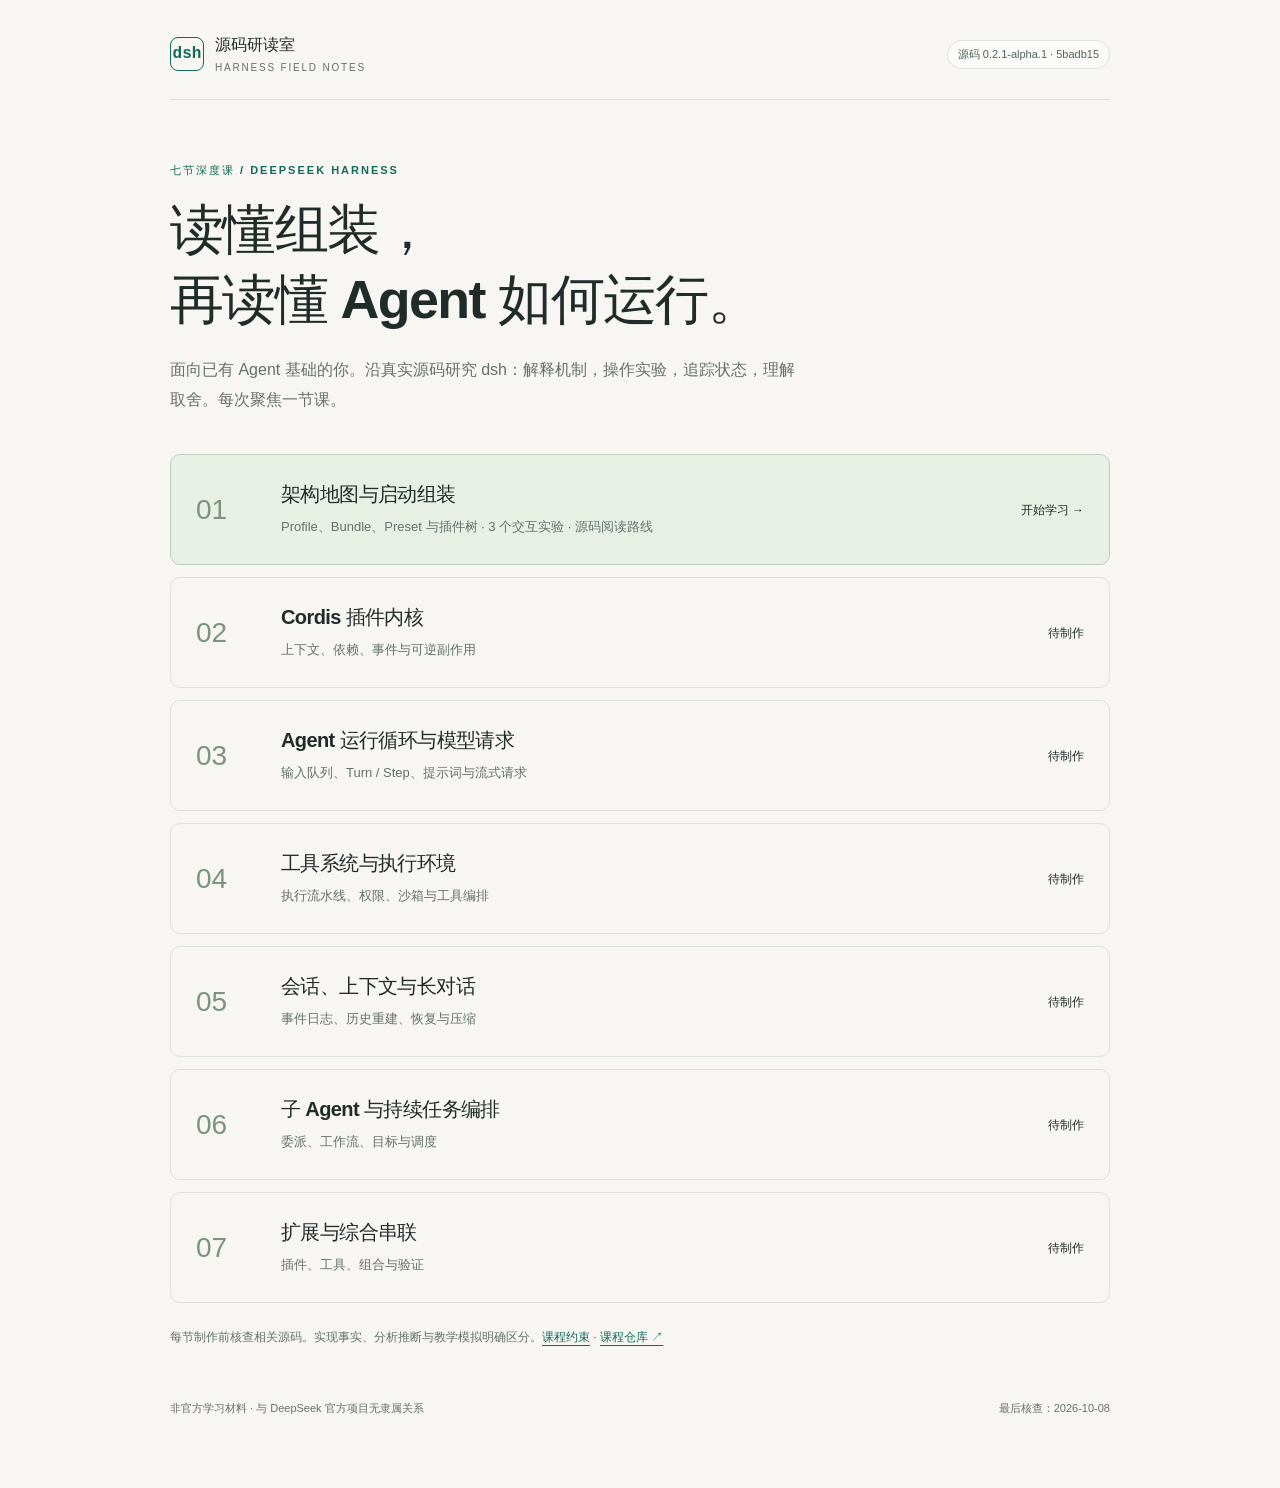
==== index.html @ 05ad173b "Create first DeepSeek Harness architecture lesson and course site" ====
<!doctype html><html lang="zh-CN"><head><meta charset="utf-8"><meta name="viewport" content="width=device-width,initial-scale=1"><title>DSH 源码研读室 — 七节 DeepSeek Harness 深度课</title><meta name="description" content="面向已有 Agent 基础的学习者，从源码理解 DeepSeek Harness。每节课包含机制讲解、交互实验、源码定位与理解检验。"><link rel="stylesheet" href="assets/course.css"><link rel="icon" type="image/svg+xml" href="data:image/svg+xml,%3Csvg xmlns='http://www.w3.org/2000/svg' viewBox='0 0 64 64'%3E%3Crect width='64' height='64' rx='14' fill='%23126b58'/%3E%3Ctext x='9' y='42' font-family='monospace' font-size='28' fill='white'%3Edsh%3C/text%3E%3C/svg%3E"></head><body><main class="course-home"><header class="home-header"><a class="brand" href="./"><span class="brandmark">dsh</span><span>源码研读室<small>HARNESS FIELD NOTES</small></span></a><span class="pill">源码 0.2.1-alpha.1 · 5badb15</span></header><section class="home-hero"><div class="eyebrow">七节深度课 / DeepSeek Harness</div><h1>读懂组装，<br>再读懂 Agent 如何运行。</h1><p>面向已有 Agent 基础的你。沿真实源码研究 dsh：解释机制，操作实验，追踪状态，理解取舍。每次聚焦一节课。</p></section><div class="course-list">
<a class="course-card live" href="lessons/01/"><span class="course-num">01</span><div><h2>架构地图与启动组装</h2><p>Profile、Bundle、Preset 与插件树 · 3 个交互实验 · 源码阅读路线</p></div><span class="status">开始学习 →</span></a>
<div class="course-card"><span class="course-num">02</span><div><h2>Cordis 插件内核</h2><p>上下文、依赖、事件与可逆副作用</p></div><span class="status">待制作</span></div>
<div class="course-card"><span class="course-num">03</span><div><h2>Agent 运行循环与模型请求</h2><p>输入队列、Turn / Step、提示词与流式请求</p></div><span class="status">待制作</span></div>
<div class="course-card"><span class="course-num">04</span><div><h2>工具系统与执行环境</h2><p>执行流水线、权限、沙箱与工具编排</p></div><span class="status">待制作</span></div>
<div class="course-card"><span class="course-num">05</span><div><h2>会话、上下文与长对话</h2><p>事件日志、历史重建、恢复与压缩</p></div><span class="status">待制作</span></div>
<div class="course-card"><span class="course-num">06</span><div><h2>子 Agent 与持续任务编排</h2><p>委派、工作流、目标与调度</p></div><span class="status">待制作</span></div>
<div class="course-card"><span class="course-num">07</span><div><h2>扩展与综合串联</h2><p>插件、工具、组合与验证</p></div><span class="status">待制作</span></div>
</div><p class="home-note">每节制作前核查相关源码。实现事实、分析推断与教学模拟明确区分。<a href="AGENTS.md">课程约束</a> · <a href="https://github.com/Han2233/dsh-course" target="_blank" rel="noopener">课程仓库 ↗</a></p><footer class="footer"><span>非官方学习材料 · 与 DeepSeek 官方项目无隶属关系</span><span>最后核查：2026-10-08</span></footer></main></body></html>
---- assets/course.css ----
:root{--paper:#f7f6f2;--white:#fff;--ink:#202c2a;--muted:#64716d;--line:#dce2dc;--teal:#126b58;--mint:#e5eee7;--gold:#ad6232;--sand:#f4eadb;--dark:#172d28;--rail:256px;font-family:Inter,-apple-system,BlinkMacSystemFont,"Segoe UI","PingFang SC","Microsoft YaHei",sans-serif;color:var(--ink);background:var(--paper);font-synthesis:none}*{box-sizing:border-box}html{scroll-behavior:smooth;scroll-padding-top:35px}body{margin:0;font-size:16px;line-height:1.85}a{color:var(--teal);text-underline-offset:4px}a:hover{color:#0b483c}button,input,select{font:inherit}button,select{cursor:pointer}button{border:1px solid var(--line);border-radius:7px;padding:8px 16px;color:var(--ink);background:var(--white);font-size:14px;line-height:1.6}button:hover{border-color:var(--teal);background:var(--mint)}button:disabled{opacity:.4;cursor:default}button.primary{background:var(--teal);color:white;border-color:var(--teal)}:focus-visible{outline:3px solid #c77c3d;outline-offset:4px}h1,h2,h3,h4,p{margin:0}p+p{margin-top:14px}h1{font-size:clamp(32px,4.2vw,55px);letter-spacing:-1.6px;line-height:1.3;font-weight:650}h2{font-size:30px;line-height:1.45;letter-spacing:-.6px;margin:7px 0 22px}h3{font-size:20px;line-height:1.5;margin:30px 0 12px}h4{font-size:16px;margin:0 0 8px}strong{font-weight:650}code,kbd,pre{font-family:"SFMono-Regular",Consolas,"Liberation Mono",monospace}code{font-size:.86em;background:#eaf0ea;padding:2px 5px;border-radius:4px;overflow-wrap:anywhere}pre{background:var(--dark);color:#e5eee7;padding:22px 24px;border-radius:10px;line-height:1.8;font-size:13px;overflow:auto;tab-size:2;white-space:pre;max-width:100%;margin:16px 0}pre code{font-size:inherit;background:none;padding:0;overflow-wrap:normal}.skip{position:fixed;top:-100px;left:10px;background:white;padding:12px;z-index:90}.skip:focus{top:10px}.sidebar{position:fixed;inset:0 auto 0 0;width:var(--rail);padding:33px 25px;border-right:1px solid var(--line);background:#efeee8;display:flex;flex-direction:column;z-index:20;overflow:auto}.brand{display:flex;align-items:center;gap:11px;color:var(--ink);text-decoration:none;font-weight:680;line-height:1.3}.brandmark{display:grid;place-items:center;width:34px;height:34px;border:1.5px solid var(--teal);border-radius:8px;color:var(--teal);font-family:monospace;font-size:16px}.brand small{display:block;font-weight:400;font-size:10px;letter-spacing:1.8px;color:var(--muted);margin-top:5px}.sidebar .back{font-size:12px;text-decoration:none;color:var(--muted);margin:28px 0 22px}.nav-label{font-size:10px;letter-spacing:2px;color:var(--muted);margin:10px 10px}.toc{display:grid;gap:3px}.toc a{font-size:13px;color:#68736c;text-decoration:none;display:flex;align-items:center;gap:12px;padding:8px 10px;border-radius:6px;line-height:1.65}.toc a b{font-size:10px;font-weight:500;opacity:.65;min-width:18px}.toc a.active,.toc a:hover{background:#dfe8df;color:var(--teal)}.sidebar-foot{margin-top:auto;padding-top:35px;color:var(--muted);font-size:11px;line-height:1.9}.sidebar-foot progress{width:100%;height:4px;accent-color:var(--teal);display:block;margin-bottom:12px}.main{margin-left:var(--rail);max-width:1260px;padding:0 64px 70px}.topline{display:flex;justify-content:space-between;align-items:center;border-bottom:1px solid var(--line);height:77px;font-size:11px;letter-spacing:1px;color:var(--muted)}.topline a{text-decoration:none;font-size:12px}.hero{padding:48px 0 42px;position:relative;border-bottom:1px solid var(--line)}.eyebrow{font-size:11px;color:var(--teal);letter-spacing:2px;text-transform:uppercase;font-weight:650}.hero h1{margin:16px 0 20px}.hero .lead{max-width:680px;font-size:18px;line-height:1.9;color:#5b6962}.meta{display:flex;gap:8px;flex-wrap:wrap;margin-top:22px}.pill{font-size:11px;color:#52635a;border:1px solid var(--line);border-radius:30px;padding:3px 10px;background:#fff9}.hero-bottom{display:flex;gap:18px;align-items:center;margin-top:25px}.text-link{font-size:13px}.lesson-section{padding:47px 0;border-bottom:1px solid var(--line);min-width:0}.section-no{font-size:11px;color:var(--gold);letter-spacing:2px;font-weight:650}.intro{color:#52635a;font-size:17px;margin-bottom:23px}.goals{display:grid;grid-template-columns:repeat(3,1fr);gap:20px;margin:25px 0}.goal{padding-top:17px;border-top:2px solid var(--teal)}.goal b{display:block;font-size:14px;margin-bottom:6px}.goal p{font-size:13px;color:var(--muted)}.note{padding:17px 21px;border-left:3px solid var(--teal);background:var(--mint);margin:22px 0;font-size:14px;border-radius:0 8px 8px 0}.note.amber{background:var(--sand);border-left-color:var(--gold)}.note strong{color:#244d40}.note.amber strong{color:#87512e}.evidence{font-size:12px;color:var(--muted);margin-top:13px;line-height:1.9}.evidence a{font-size:12px;text-decoration:none;border-bottom:1px dotted #8da896}.tag{font-size:10px;padding:2px 6px;border:1px solid #a5c2b0;border-radius:4px;color:var(--teal);margin-right:6px;white-space:nowrap}.tag.infer{border-color:#d4b58e;color:#936136}.table-wrap{overflow:auto;margin:22px 0}table{width:100%;border-collapse:collapse;font-size:13px;min-width:540px;text-align:left}th{color:#53675d;font-size:11px;letter-spacing:.3px;font-weight:600;background:#e9ece5;padding:12px 14px}td{padding:15px 14px;border-bottom:1px solid var(--line);vertical-align:top}td:first-child{font-weight:600}td code{font-size:11px}ul,ol{padding-left:24px}li{padding-left:3px;margin-bottom:9px}.definition-grid{display:grid;grid-template-columns:1fr 1fr;gap:16px;margin:24px 0}.definition{background:var(--white);border:1px solid var(--line);padding:22px;border-radius:9px}.definition .smallcaps{font-size:10px;letter-spacing:1.5px;color:var(--teal);font-weight:600}.definition h3{margin:6px 0 12px;font-size:19px}.definition p{font-size:14px;line-height:1.85}.definition .boundary{color:var(--muted);font-size:12px;margin-top:14px;padding-top:12px;border-top:1px solid var(--line)}.architecture{background:#edf1e9;border:1px solid #d7e0d5;border-radius:12px;padding:26px;margin:24px 0}.architecture-head{display:flex;justify-content:space-between;font-size:12px;margin-bottom:18px;color:var(--muted)}.arch-row{display:grid;grid-template-columns:1.2fr 1fr 1fr;gap:10px}.arch-node{display:block;background:#fff;border:1px solid var(--line);border-radius:7px;padding:16px 13px;text-decoration:none;font-size:13px;line-height:1.6;color:var(--ink)}.arch-node b{display:block;font-size:13px;color:var(--teal)}.arch-node small{font-size:10px;color:var(--muted)}.arch-core{background:var(--teal);border:0;color:white;grid-column:1/-1;text-align:center}.arch-core b{color:white}.arch-core small{color:#d0e4d6}.arch-arrow{text-align:center;font-size:12px;color:var(--muted);margin:8px}.lab{background:#fff;border:1px solid #cbd9d0;border-radius:12px;margin:26px 0;overflow:hidden;box-shadow:0 8px 25px #17392d05}.lab-header{padding:20px 23px;background:#edf2eb;display:flex;align-items:center;justify-content:space-between;gap:12px;border-bottom:1px solid var(--line)}.lab-header h3{font-size:16px;margin:0}.lab-header span{font-size:10px;color:#607167;letter-spacing:1px}.lab-body{padding:23px}.lab-caption{font-size:12px;color:var(--muted);margin:15px 0 0;line-height:1.8}.control-row{display:flex;align-items:center;gap:10px;flex-wrap:wrap;margin-bottom:20px}.control-row label{font-size:12px}.control-row select{font-size:13px;border:1px solid var(--line);background:white;border-radius:6px;padding:7px 11px;color:var(--ink)}.step-rail{display:flex;flex-wrap:wrap;gap:7px;margin-bottom:23px}.step-rail button{padding:5px 10px;font-size:11px;background:#f4f5f1}.step-rail button[aria-current="step"]{color:#fff;background:var(--teal);border-color:var(--teal)}.step-view{display:grid;grid-template-columns:1fr 200px;gap:25px;min-height:244px}.step-content .step-count{font-size:11px;letter-spacing:1px;color:var(--gold)}.step-content h4{font-size:22px;margin:8px 0 12px}.step-content p{font-size:14px}.state-box{border-left:1px solid var(--line);padding-left:21px;font-size:12px}.state-box dt{color:var(--muted);margin-top:13px;font-size:10px;letter-spacing:1px}.state-box dd{margin:3px 0 0;font-weight:500}.lab-actions{display:flex;align-items:center;gap:8px;margin-top:20px;border-top:1px solid var(--line);padding-top:17px}.lab-actions .counter{margin-left:auto;font-size:11px;color:var(--muted)}.toggle-grid{display:grid;grid-template-columns:1fr 1fr;gap:10px;margin-bottom:17px}.toggle-grid label{border:1px solid var(--line);border-radius:6px;padding:10px 12px;display:flex;align-items:center;gap:8px;font-size:12px}.toggle-grid input{accent-color:var(--teal);width:16px;height:16px;flex-shrink:0}.patch-panels{display:grid;grid-template-columns:1fr 1fr;gap:18px}.patch-panels pre{margin:10px 0;font-size:12px;min-height:165px;padding:16px}.patch-panels h4{font-size:12px;letter-spacing:.5px;color:var(--muted)}.patch-message{background:#f0f4eb;border-radius:6px;padding:12px;font-size:13px}.patch-warning{color:#a14627;font-size:12px;margin-top:8px}.revision-grid{display:grid;grid-template-columns:1fr 1fr;gap:12px;margin:18px 0}.revision{padding:18px;border:1px solid var(--line);border-radius:8px;min-height:132px;background:#f6f8f3}.revision .rev-title{font-size:15px;font-weight:650}.revision .rev-status{font-size:11px;color:var(--muted)}.revision .agents{display:flex;gap:5px;margin-top:15px;flex-wrap:wrap}.agent-chip{font-size:12px;border:1px solid #9ab6a2;color:var(--teal);background:#e6efe5;padding:3px 10px;border-radius:5px}.revision.retired{border-style:dashed;background:#f8f1e7}.revision.gone{opacity:.4}.revision-story{min-height:78px;font-size:14px}.trace-list{list-style:none;padding:0;counter-reset:trace;margin:26px 0}.trace-list li{position:relative;padding:0 0 24px 42px;margin:0;border-left:1px solid #bfd0c2;margin-left:12px;font-size:14px}.trace-list li:last-child{border:0;padding-bottom:0}.trace-list li:before{counter-increment:trace;content:counter(trace);position:absolute;left:-13px;top:0;width:25px;height:25px;border-radius:50%;background:#e1ecdf;color:var(--teal);border:1px solid #b8cbbd;display:grid;place-items:center;font-size:11px;line-height:1}.trace-list li b{display:block;font-size:15px;margin-bottom:6px}.trace-list li p{color:#5b6a61}.compare{display:grid;grid-template-columns:1fr 1fr;gap:18px;margin:22px 0}.compare>div{border-top:2px solid var(--line);padding:16px 0}.compare>div:last-child{border-color:var(--teal)}.compare p{font-size:14px}.compare h4{font-size:15px}details{background:#fff;border:1px solid var(--line);border-radius:8px;margin:12px 0}summary{cursor:pointer;padding:15px 18px;font-size:14px;font-weight:550}details[open] summary{border-bottom:1px solid var(--line)}.details-body{padding:17px 20px;font-size:14px}.source-block .details-body{padding:0 18px 18px}.source-block pre{margin:12px 0;max-height:410px}.source-line{display:inline}.line-number{display:inline-block;width:3em;color:#84a18e;user-select:none}.source-title{font-size:12px;display:block;color:var(--muted);font-weight:400;overflow-wrap:anywhere;margin-top:3px}.code-source-link{font-size:12px}.source-intro{font-size:13px;color:var(--muted)}.quiz-item{padding:22px;border:1px solid var(--line);border-radius:9px;background:white;margin:15px 0}.quiz-item legend{font-size:15px;font-weight:600;line-height:1.7;padding:0 5px}.quiz-item label{display:block;padding:8px 10px;font-size:13px;border-radius:6px;margin:3px 0}.quiz-item label:hover{background:var(--mint)}.quiz-item input{accent-color:var(--teal);margin-right:8px}.quiz-item button{margin-top:13px}.quiz-feedback{padding:12px 14px;margin-top:14px;background:var(--mint);border-radius:6px;font-size:13px}.quiz-feedback[data-correct="false"]{background:var(--sand)}.glossary{display:grid;grid-template-columns:160px 1fr;gap:12px 22px;margin:0;font-size:13px}.glossary dt{font-weight:650;color:var(--teal)}.glossary dd{margin:0}.finish{background:var(--dark);color:#ebf1e7;padding:30px;border-radius:12px;margin-top:32px}.finish .eyebrow{color:#a6c5a9}.finish h3{font-size:23px;margin:9px 0 12px}.finish p{font-size:14px;color:#c4d3c6}.footer{padding-top:26px;color:var(--muted);font-size:11px;display:flex;gap:18px;justify-content:space-between}.footer a{color:inherit}.mobile-header{display:none}.course-home{max-width:1020px;margin:auto;padding:35px 40px 70px}.home-header{display:flex;justify-content:space-between;align-items:center;border-bottom:1px solid var(--line);padding-bottom:25px}.home-hero{padding:60px 0 40px}.home-hero h1{margin:15px 0 20px;max-width:700px}.home-hero p{max-width:640px;color:var(--muted)}.course-list{display:grid;gap:12px}.course-card{display:grid;grid-template-columns:65px 1fr auto;align-items:center;padding:25px;border:1px solid var(--line);background:white;border-radius:10px;text-decoration:none;color:var(--ink);gap:20px}.course-card.live{background:#e8f0e5;border-color:#bdd0be}.course-card .course-num{font-size:28px;font-weight:300;color:#7c9380}.course-card h2{font-size:20px;margin:0 0 6px}.course-card p{font-size:13px;color:var(--muted)}.course-card .status{font-size:12px;white-space:nowrap}.course-card:not(.live){background:transparent}.home-note{padding:23px 0;color:var(--muted);font-size:12px}.noscript{margin:15px 0;padding:15px;background:var(--sand);font-size:13px}
@media(min-width:1650px){.main{margin-left:max(var(--rail),calc((100vw - 1450px)/2 + var(--rail)))}.sidebar{width:max(var(--rail),calc((100vw - 1450px)/2 + var(--rail)));padding-left:max(25px,calc((100vw - 1450px)/2 + 25px))}}
@media(max-width:1150px){:root{--rail:220px}.sidebar{padding:25px 16px}.main{padding:0 35px 50px}.step-view{grid-template-columns:1fr 160px}.goals{gap:14px}}
@media(max-width:850px){:root{--rail:0px}.sidebar{display:none}.main{margin:0;padding:0 24px 45px}.mobile-header{display:flex;justify-content:space-between;align-items:center;padding:13px 24px;border-bottom:1px solid var(--line);background:#efeee8}.mobile-header a{font-size:12px;text-decoration:none}.mobile-header select{max-width:175px;border:1px solid var(--line);padding:6px;background:white;font-size:12px;border-radius:5px}.topline{height:55px}.hero{padding-top:32px}.hero h1{font-size:37px}.lesson-section{padding:36px 0}.footer{flex-direction:column;gap:6px}}
@media(max-width:560px){body{font-size:15px;line-height:1.85}.main{padding:0 19px 40px}.hero h1{font-size:32px;letter-spacing:-1px}.hero .lead{font-size:16px}.topline{font-size:10px;letter-spacing:0}.topline a{font-size:10px}h2{font-size:25px}h3{font-size:19px}.goals,.definition-grid,.compare,.patch-panels{grid-template-columns:1fr}.goals{gap:16px}.goal{padding-top:12px}.hero-bottom{align-items:flex-start;gap:12px;flex-direction:column}.arch-row{grid-template-columns:1fr}.architecture{padding:18px}.architecture-head{flex-wrap:wrap;gap:8px}.step-view{grid-template-columns:1fr;gap:16px;min-height:320px}.state-box{border-left:0;border-top:1px solid var(--line);padding:10px 0 0;display:grid;grid-template-columns:1fr 1fr;gap:0 10px;margin:0}.state-box dt{margin-top:0}.state-box dd{grid-row:2}.lab-header{padding:16px;align-items:flex-start;flex-direction:column;gap:5px}.lab-body{padding:16px}.lab-actions{flex-wrap:wrap;gap:6px}.lab-actions button{padding:7px 12px;font-size:12px}.lab-actions .counter{font-size:10px}.toggle-grid{grid-template-columns:1fr}.revision{padding:12px}.glossary{grid-template-columns:1fr;gap:5px}.glossary dd{margin-bottom:12px}.note{padding:14px 16px}pre{padding:16px;font-size:12px}.quiz-item{padding:17px 13px}.course-home{padding:25px 20px}.home-hero{padding-top:40px}.course-card{grid-template-columns:35px 1fr;padding:18px;gap:12px}.course-card .status{grid-column:2}.course-card .course-num{font-size:24px}.course-card h2{font-size:18px}.home-header .pill{display:none}.finish{padding:23px}.arch-node{padding:12px}.arch-core{padding:16px}}
@media(prefers-reduced-motion:reduce){html{scroll-behavior:auto}*,*:before,*:after{animation-duration:.01ms!important;transition-duration:.01ms!important}}
@media print{.sidebar,.mobile-header,.topline,.lab-actions,.control-row,.toggle-grid,.step-rail,.skip{display:none!important}.main{margin:0;max-width:none;padding:0}.hero,.lesson-section{padding:20px 0}body{background:white;font-size:11pt}.lab,.definition{break-inside:avoid;box-shadow:none}.source-block:not([open]){display:none}a{color:inherit}.finish{background:#eee;color:#111}.finish p{color:#333}h1{font-size:30pt}h2{font-size:22pt}}
.sr-only{position:absolute;width:1px;height:1px;padding:0;margin:-1px;overflow:hidden;clip:rect(0,0,0,0);white-space:nowrap;border:0}
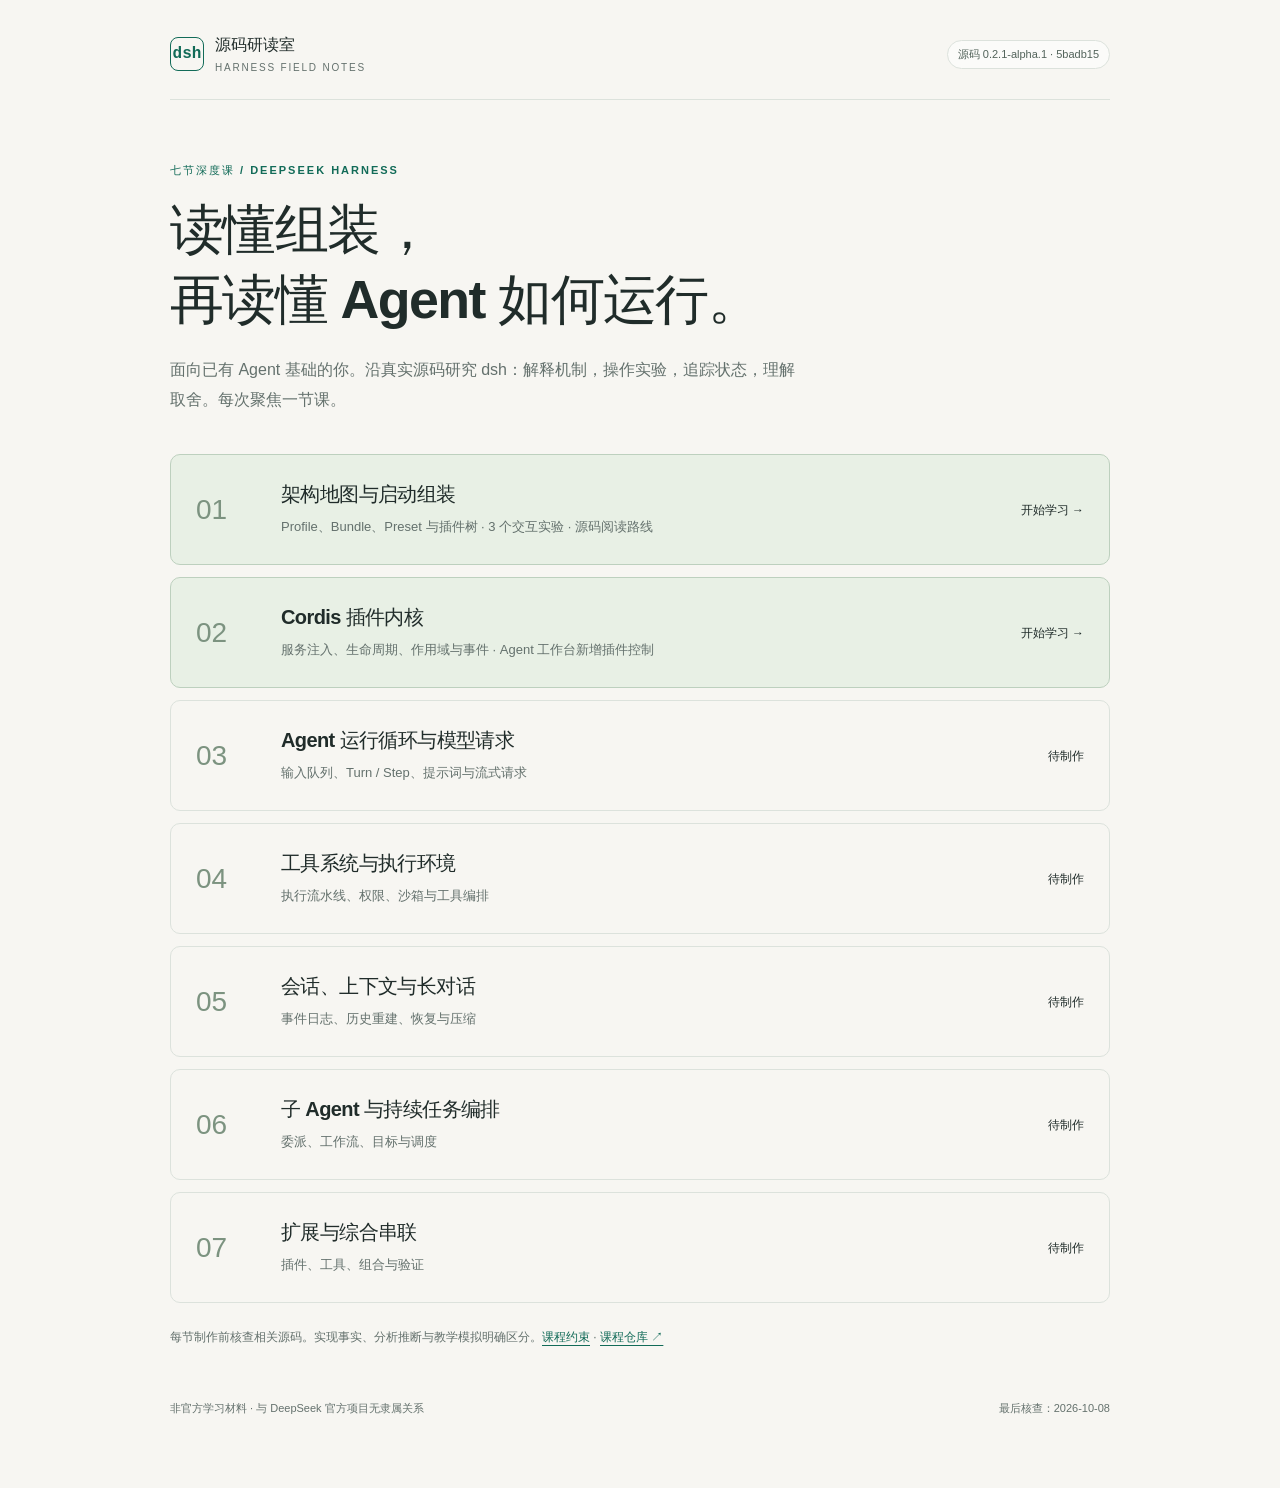
==== commit 5b704a4f: "Add Cordis kernel lesson and cumulative Agent plugin workbench" ====
--- a/index.html
+++ b/index.html
@@ -1,6 +1,6 @@
-<!doctype html><html lang="zh-CN"><head><meta charset="utf-8"><meta name="viewport" content="width=device-width,initial-scale=1"><title>DSH 源码研读室 — 七节 DeepSeek Harness 深度课</title><meta name="description" content="面向已有 Agent 基础的学习者，从源码理解 DeepSeek Harness。每节课包含机制讲解、交互实验、源码定位与理解检验。"><link rel="stylesheet" href="assets/course.css"><link rel="icon" type="image/svg+xml" href="data:image/svg+xml,%3Csvg xmlns='http://www.w3.org/2000/svg' viewBox='0 0 64 64'%3E%3Crect width='64' height='64' rx='14' fill='%23126b58'/%3E%3Ctext x='9' y='42' font-family='monospace' font-size='28' fill='white'%3Edsh%3C/text%3E%3C/svg%3E"></head><body><main class="course-home"><header class="home-header"><a class="brand" href="./"><span class="brandmark">dsh</span><span>源码研读室<small>HARNESS FIELD NOTES</small></span></a><span class="pill">源码 0.2.1-alpha.1 · 5badb15</span></header><section class="home-hero"><div class="eyebrow">七节深度课 / DeepSeek Harness</div><h1>读懂组装，<br>再读懂 Agent 如何运行。</h1><p>面向已有 Agent 基础的你。沿真实源码研究 dsh：解释机制，操作实验，追踪状态，理解取舍。每次聚焦一节课。</p></section><div class="course-list">
+<!doctype html><html lang="zh-CN"><head><meta charset="utf-8"><meta name="viewport" content="width=device-width,initial-scale=1"><title>DSH 源码研读室 — 七节 DeepSeek Harness 深度课</title><meta name="description" content="面向已有 Agent 基础的学习者，从源码理解 DeepSeek Harness。每节课包含机制讲解、交互实验、源码定位与机制图解。"><link rel="stylesheet" href="assets/course.css"><link rel="icon" type="image/svg+xml" href="data:image/svg+xml,%3Csvg xmlns='http://www.w3.org/2000/svg' viewBox='0 0 64 64'%3E%3Crect width='64' height='64' rx='14' fill='%23126b58'/%3E%3Ctext x='9' y='42' font-family='monospace' font-size='28' fill='white'%3Edsh%3C/text%3E%3C/svg%3E"></head><body><main class="course-home"><header class="home-header"><a class="brand" href="./"><span class="brandmark">dsh</span><span>源码研读室<small>HARNESS FIELD NOTES</small></span></a><span class="pill">源码 0.2.1-alpha.1 · 5badb15</span></header><section class="home-hero"><div class="eyebrow">七节深度课 / DeepSeek Harness</div><h1>读懂组装，<br>再读懂 Agent 如何运行。</h1><p>面向已有 Agent 基础的你。沿真实源码研究 dsh：解释机制，操作实验，追踪状态，理解取舍。每次聚焦一节课。</p></section><div class="course-list">
 <a class="course-card live" href="lessons/01/"><span class="course-num">01</span><div><h2>架构地图与启动组装</h2><p>Profile、Bundle、Preset 与插件树 · 3 个交互实验 · 源码阅读路线</p></div><span class="status">开始学习 →</span></a>
-<div class="course-card"><span class="course-num">02</span><div><h2>Cordis 插件内核</h2><p>上下文、依赖、事件与可逆副作用</p></div><span class="status">待制作</span></div>
+<a class="course-card live" href="lessons/02/"><span class="course-num">02</span><div><h2>Cordis 插件内核</h2><p>服务注入、生命周期、作用域与事件 · Agent 工作台新增插件控制</p></div><span class="status">开始学习 →</span></a>
 <div class="course-card"><span class="course-num">03</span><div><h2>Agent 运行循环与模型请求</h2><p>输入队列、Turn / Step、提示词与流式请求</p></div><span class="status">待制作</span></div>
 <div class="course-card"><span class="course-num">04</span><div><h2>工具系统与执行环境</h2><p>执行流水线、权限、沙箱与工具编排</p></div><span class="status">待制作</span></div>
 <div class="course-card"><span class="course-num">05</span><div><h2>会话、上下文与长对话</h2><p>事件日志、历史重建、恢复与压缩</p></div><span class="status">待制作</span></div>
--- a/assets/course.css
+++ b/assets/course.css
@@ -1,8 +1,26 @@
-:root{--paper:#f7f6f2;--white:#fff;--ink:#202c2a;--muted:#64716d;--line:#dce2dc;--teal:#126b58;--mint:#e5eee7;--gold:#ad6232;--sand:#f4eadb;--dark:#172d28;--rail:256px;font-family:Inter,-apple-system,BlinkMacSystemFont,"Segoe UI","PingFang SC","Microsoft YaHei",sans-serif;color:var(--ink);background:var(--paper);font-synthesis:none}*{box-sizing:border-box}html{scroll-behavior:smooth;scroll-padding-top:35px}body{margin:0;font-size:16px;line-height:1.85}a{color:var(--teal);text-underline-offset:4px}a:hover{color:#0b483c}button,input,select{font:inherit}button,select{cursor:pointer}button{border:1px solid var(--line);border-radius:7px;padding:8px 16px;color:var(--ink);background:var(--white);font-size:14px;line-height:1.6}button:hover{border-color:var(--teal);background:var(--mint)}button:disabled{opacity:.4;cursor:default}button.primary{background:var(--teal);color:white;border-color:var(--teal)}:focus-visible{outline:3px solid #c77c3d;outline-offset:4px}h1,h2,h3,h4,p{margin:0}p+p{margin-top:14px}h1{font-size:clamp(32px,4.2vw,55px);letter-spacing:-1.6px;line-height:1.3;font-weight:650}h2{font-size:30px;line-height:1.45;letter-spacing:-.6px;margin:7px 0 22px}h3{font-size:20px;line-height:1.5;margin:30px 0 12px}h4{font-size:16px;margin:0 0 8px}strong{font-weight:650}code,kbd,pre{font-family:"SFMono-Regular",Consolas,"Liberation Mono",monospace}code{font-size:.86em;background:#eaf0ea;padding:2px 5px;border-radius:4px;overflow-wrap:anywhere}pre{background:var(--dark);color:#e5eee7;padding:22px 24px;border-radius:10px;line-height:1.8;font-size:13px;overflow:auto;tab-size:2;white-space:pre;max-width:100%;margin:16px 0}pre code{font-size:inherit;background:none;padding:0;overflow-wrap:normal}.skip{position:fixed;top:-100px;left:10px;background:white;padding:12px;z-index:90}.skip:focus{top:10px}.sidebar{position:fixed;inset:0 auto 0 0;width:var(--rail);padding:33px 25px;border-right:1px solid var(--line);background:#efeee8;display:flex;flex-direction:column;z-index:20;overflow:auto}.brand{display:flex;align-items:center;gap:11px;color:var(--ink);text-decoration:none;font-weight:680;line-height:1.3}.brandmark{display:grid;place-items:center;width:34px;height:34px;border:1.5px solid var(--teal);border-radius:8px;color:var(--teal);font-family:monospace;font-size:16px}.brand small{display:block;font-weight:400;font-size:10px;letter-spacing:1.8px;color:var(--muted);margin-top:5px}.sidebar .back{font-size:12px;text-decoration:none;color:var(--muted);margin:28px 0 22px}.nav-label{font-size:10px;letter-spacing:2px;color:var(--muted);margin:10px 10px}.toc{display:grid;gap:3px}.toc a{font-size:13px;color:#68736c;text-decoration:none;display:flex;align-items:center;gap:12px;padding:8px 10px;border-radius:6px;line-height:1.65}.toc a b{font-size:10px;font-weight:500;opacity:.65;min-width:18px}.toc a.active,.toc a:hover{background:#dfe8df;color:var(--teal)}.sidebar-foot{margin-top:auto;padding-top:35px;color:var(--muted);font-size:11px;line-height:1.9}.sidebar-foot progress{width:100%;height:4px;accent-color:var(--teal);display:block;margin-bottom:12px}.main{margin-left:var(--rail);max-width:1260px;padding:0 64px 70px}.topline{display:flex;justify-content:space-between;align-items:center;border-bottom:1px solid var(--line);height:77px;font-size:11px;letter-spacing:1px;color:var(--muted)}.topline a{text-decoration:none;font-size:12px}.hero{padding:48px 0 42px;position:relative;border-bottom:1px solid var(--line)}.eyebrow{font-size:11px;color:var(--teal);letter-spacing:2px;text-transform:uppercase;font-weight:650}.hero h1{margin:16px 0 20px}.hero .lead{max-width:680px;font-size:18px;line-height:1.9;color:#5b6962}.meta{display:flex;gap:8px;flex-wrap:wrap;margin-top:22px}.pill{font-size:11px;color:#52635a;border:1px solid var(--line);border-radius:30px;padding:3px 10px;background:#fff9}.hero-bottom{display:flex;gap:18px;align-items:center;margin-top:25px}.text-link{font-size:13px}.lesson-section{padding:47px 0;border-bottom:1px solid var(--line);min-width:0}.section-no{font-size:11px;color:var(--gold);letter-spacing:2px;font-weight:650}.intro{color:#52635a;font-size:17px;margin-bottom:23px}.goals{display:grid;grid-template-columns:repeat(3,1fr);gap:20px;margin:25px 0}.goal{padding-top:17px;border-top:2px solid var(--teal)}.goal b{display:block;font-size:14px;margin-bottom:6px}.goal p{font-size:13px;color:var(--muted)}.note{padding:17px 21px;border-left:3px solid var(--teal);background:var(--mint);margin:22px 0;font-size:14px;border-radius:0 8px 8px 0}.note.amber{background:var(--sand);border-left-color:var(--gold)}.note strong{color:#244d40}.note.amber strong{color:#87512e}.evidence{font-size:12px;color:var(--muted);margin-top:13px;line-height:1.9}.evidence a{font-size:12px;text-decoration:none;border-bottom:1px dotted #8da896}.tag{font-size:10px;padding:2px 6px;border:1px solid #a5c2b0;border-radius:4px;color:var(--teal);margin-right:6px;white-space:nowrap}.tag.infer{border-color:#d4b58e;color:#936136}.table-wrap{overflow:auto;margin:22px 0}table{width:100%;border-collapse:collapse;font-size:13px;min-width:540px;text-align:left}th{color:#53675d;font-size:11px;letter-spacing:.3px;font-weight:600;background:#e9ece5;padding:12px 14px}td{padding:15px 14px;border-bottom:1px solid var(--line);vertical-align:top}td:first-child{font-weight:600}td code{font-size:11px}ul,ol{padding-left:24px}li{padding-left:3px;margin-bottom:9px}.definition-grid{display:grid;grid-template-columns:1fr 1fr;gap:16px;margin:24px 0}.definition{background:var(--white);border:1px solid var(--line);padding:22px;border-radius:9px}.definition .smallcaps{font-size:10px;letter-spacing:1.5px;color:var(--teal);font-weight:600}.definition h3{margin:6px 0 12px;font-size:19px}.definition p{font-size:14px;line-height:1.85}.definition .boundary{color:var(--muted);font-size:12px;margin-top:14px;padding-top:12px;border-top:1px solid var(--line)}.architecture{background:#edf1e9;border:1px solid #d7e0d5;border-radius:12px;padding:26px;margin:24px 0}.architecture-head{display:flex;justify-content:space-between;font-size:12px;margin-bottom:18px;color:var(--muted)}.arch-row{display:grid;grid-template-columns:1.2fr 1fr 1fr;gap:10px}.arch-node{display:block;background:#fff;border:1px solid var(--line);border-radius:7px;padding:16px 13px;text-decoration:none;font-size:13px;line-height:1.6;color:var(--ink)}.arch-node b{display:block;font-size:13px;color:var(--teal)}.arch-node small{font-size:10px;color:var(--muted)}.arch-core{background:var(--teal);border:0;color:white;grid-column:1/-1;text-align:center}.arch-core b{color:white}.arch-core small{color:#d0e4d6}.arch-arrow{text-align:center;font-size:12px;color:var(--muted);margin:8px}.lab{background:#fff;border:1px solid #cbd9d0;border-radius:12px;margin:26px 0;overflow:hidden;box-shadow:0 8px 25px #17392d05}.lab-header{padding:20px 23px;background:#edf2eb;display:flex;align-items:center;justify-content:space-between;gap:12px;border-bottom:1px solid var(--line)}.lab-header h3{font-size:16px;margin:0}.lab-header span{font-size:10px;color:#607167;letter-spacing:1px}.lab-body{padding:23px}.lab-caption{font-size:12px;color:var(--muted);margin:15px 0 0;line-height:1.8}.control-row{display:flex;align-items:center;gap:10px;flex-wrap:wrap;margin-bottom:20px}.control-row label{font-size:12px}.control-row select{font-size:13px;border:1px solid var(--line);background:white;border-radius:6px;padding:7px 11px;color:var(--ink)}.step-rail{display:flex;flex-wrap:wrap;gap:7px;margin-bottom:23px}.step-rail button{padding:5px 10px;font-size:11px;background:#f4f5f1}.step-rail button[aria-current="step"]{color:#fff;background:var(--teal);border-color:var(--teal)}.step-view{display:grid;grid-template-columns:1fr 200px;gap:25px;min-height:244px}.step-content .step-count{font-size:11px;letter-spacing:1px;color:var(--gold)}.step-content h4{font-size:22px;margin:8px 0 12px}.step-content p{font-size:14px}.state-box{border-left:1px solid var(--line);padding-left:21px;font-size:12px}.state-box dt{color:var(--muted);margin-top:13px;font-size:10px;letter-spacing:1px}.state-box dd{margin:3px 0 0;font-weight:500}.lab-actions{display:flex;align-items:center;gap:8px;margin-top:20px;border-top:1px solid var(--line);padding-top:17px}.lab-actions .counter{margin-left:auto;font-size:11px;color:var(--muted)}.toggle-grid{display:grid;grid-template-columns:1fr 1fr;gap:10px;margin-bottom:17px}.toggle-grid label{border:1px solid var(--line);border-radius:6px;padding:10px 12px;display:flex;align-items:center;gap:8px;font-size:12px}.toggle-grid input{accent-color:var(--teal);width:16px;height:16px;flex-shrink:0}.patch-panels{display:grid;grid-template-columns:1fr 1fr;gap:18px}.patch-panels pre{margin:10px 0;font-size:12px;min-height:165px;padding:16px}.patch-panels h4{font-size:12px;letter-spacing:.5px;color:var(--muted)}.patch-message{background:#f0f4eb;border-radius:6px;padding:12px;font-size:13px}.patch-warning{color:#a14627;font-size:12px;margin-top:8px}.revision-grid{display:grid;grid-template-columns:1fr 1fr;gap:12px;margin:18px 0}.revision{padding:18px;border:1px solid var(--line);border-radius:8px;min-height:132px;background:#f6f8f3}.revision .rev-title{font-size:15px;font-weight:650}.revision .rev-status{font-size:11px;color:var(--muted)}.revision .agents{display:flex;gap:5px;margin-top:15px;flex-wrap:wrap}.agent-chip{font-size:12px;border:1px solid #9ab6a2;color:var(--teal);background:#e6efe5;padding:3px 10px;border-radius:5px}.revision.retired{border-style:dashed;background:#f8f1e7}.revision.gone{opacity:.4}.revision-story{min-height:78px;font-size:14px}.trace-list{list-style:none;padding:0;counter-reset:trace;margin:26px 0}.trace-list li{position:relative;padding:0 0 24px 42px;margin:0;border-left:1px solid #bfd0c2;margin-left:12px;font-size:14px}.trace-list li:last-child{border:0;padding-bottom:0}.trace-list li:before{counter-increment:trace;content:counter(trace);position:absolute;left:-13px;top:0;width:25px;height:25px;border-radius:50%;background:#e1ecdf;color:var(--teal);border:1px solid #b8cbbd;display:grid;place-items:center;font-size:11px;line-height:1}.trace-list li b{display:block;font-size:15px;margin-bottom:6px}.trace-list li p{color:#5b6a61}.compare{display:grid;grid-template-columns:1fr 1fr;gap:18px;margin:22px 0}.compare>div{border-top:2px solid var(--line);padding:16px 0}.compare>div:last-child{border-color:var(--teal)}.compare p{font-size:14px}.compare h4{font-size:15px}details{background:#fff;border:1px solid var(--line);border-radius:8px;margin:12px 0}summary{cursor:pointer;padding:15px 18px;font-size:14px;font-weight:550}details[open] summary{border-bottom:1px solid var(--line)}.details-body{padding:17px 20px;font-size:14px}.source-block .details-body{padding:0 18px 18px}.source-block pre{margin:12px 0;max-height:410px}.source-line{display:inline}.line-number{display:inline-block;width:3em;color:#84a18e;user-select:none}.source-title{font-size:12px;display:block;color:var(--muted);font-weight:400;overflow-wrap:anywhere;margin-top:3px}.code-source-link{font-size:12px}.source-intro{font-size:13px;color:var(--muted)}.quiz-item{padding:22px;border:1px solid var(--line);border-radius:9px;background:white;margin:15px 0}.quiz-item legend{font-size:15px;font-weight:600;line-height:1.7;padding:0 5px}.quiz-item label{display:block;padding:8px 10px;font-size:13px;border-radius:6px;margin:3px 0}.quiz-item label:hover{background:var(--mint)}.quiz-item input{accent-color:var(--teal);margin-right:8px}.quiz-item button{margin-top:13px}.quiz-feedback{padding:12px 14px;margin-top:14px;background:var(--mint);border-radius:6px;font-size:13px}.quiz-feedback[data-correct="false"]{background:var(--sand)}.glossary{display:grid;grid-template-columns:160px 1fr;gap:12px 22px;margin:0;font-size:13px}.glossary dt{font-weight:650;color:var(--teal)}.glossary dd{margin:0}.finish{background:var(--dark);color:#ebf1e7;padding:30px;border-radius:12px;margin-top:32px}.finish .eyebrow{color:#a6c5a9}.finish h3{font-size:23px;margin:9px 0 12px}.finish p{font-size:14px;color:#c4d3c6}.footer{padding-top:26px;color:var(--muted);font-size:11px;display:flex;gap:18px;justify-content:space-between}.footer a{color:inherit}.mobile-header{display:none}.course-home{max-width:1020px;margin:auto;padding:35px 40px 70px}.home-header{display:flex;justify-content:space-between;align-items:center;border-bottom:1px solid var(--line);padding-bottom:25px}.home-hero{padding:60px 0 40px}.home-hero h1{margin:15px 0 20px;max-width:700px}.home-hero p{max-width:640px;color:var(--muted)}.course-list{display:grid;gap:12px}.course-card{display:grid;grid-template-columns:65px 1fr auto;align-items:center;padding:25px;border:1px solid var(--line);background:white;border-radius:10px;text-decoration:none;color:var(--ink);gap:20px}.course-card.live{background:#e8f0e5;border-color:#bdd0be}.course-card .course-num{font-size:28px;font-weight:300;color:#7c9380}.course-card h2{font-size:20px;margin:0 0 6px}.course-card p{font-size:13px;color:var(--muted)}.course-card .status{font-size:12px;white-space:nowrap}.course-card:not(.live){background:transparent}.home-note{padding:23px 0;color:var(--muted);font-size:12px}.noscript{margin:15px 0;padding:15px;background:var(--sand);font-size:13px}
+:root{--paper:#f7f6f2;--white:#fff;--ink:#202c2a;--muted:#64716d;--line:#dce2dc;--teal:#126b58;--mint:#e5eee7;--gold:#ad6232;--sand:#f4eadb;--dark:#172d28;--rail:256px;font-family:Inter,-apple-system,BlinkMacSystemFont,"Segoe UI","PingFang SC","Microsoft YaHei",sans-serif;color:var(--ink);background:var(--paper);font-synthesis:none}*{box-sizing:border-box}html{scroll-behavior:smooth;scroll-padding-top:35px}body{margin:0;font-size:16px;line-height:1.85}a{color:var(--teal);text-underline-offset:4px}a:hover{color:#0b483c}button,input,select{font:inherit}button,select{cursor:pointer}button{border:1px solid var(--line);border-radius:7px;padding:8px 16px;color:var(--ink);background:var(--white);font-size:14px;line-height:1.6}button:hover{border-color:var(--teal);background:var(--mint)}button:disabled{opacity:.4;cursor:default}button.primary{background:var(--teal);color:white;border-color:var(--teal)}:focus-visible{outline:3px solid #c77c3d;outline-offset:4px}h1,h2,h3,h4,p{margin:0}p+p{margin-top:14px}h1{font-size:clamp(32px,4.2vw,55px);letter-spacing:-1.6px;line-height:1.3;font-weight:650}h2{font-size:30px;line-height:1.45;letter-spacing:-.6px;margin:7px 0 22px}h3{font-size:20px;line-height:1.5;margin:30px 0 12px}h4{font-size:16px;margin:0 0 8px}strong{font-weight:650}code,kbd,pre{font-family:"SFMono-Regular",Consolas,"Liberation Mono",monospace}code{font-size:.86em;background:#eaf0ea;padding:2px 5px;border-radius:4px;overflow-wrap:anywhere}pre{background:var(--dark);color:#e5eee7;padding:22px 24px;border-radius:10px;line-height:1.8;font-size:13px;overflow:auto;tab-size:2;white-space:pre;max-width:100%;margin:16px 0}pre code{font-size:inherit;background:none;padding:0;overflow-wrap:normal}.skip{position:fixed;top:-100px;left:10px;background:white;padding:12px;z-index:90}.skip:focus{top:10px}.sidebar{position:fixed;inset:0 auto 0 0;width:var(--rail);padding:33px 25px;border-right:1px solid var(--line);background:#efeee8;display:flex;flex-direction:column;z-index:20;overflow:auto}.brand{display:flex;align-items:center;gap:11px;color:var(--ink);text-decoration:none;font-weight:680;line-height:1.3}.brandmark{display:grid;place-items:center;width:34px;height:34px;border:1.5px solid var(--teal);border-radius:8px;color:var(--teal);font-family:monospace;font-size:16px}.brand small{display:block;font-weight:400;font-size:10px;letter-spacing:1.8px;color:var(--muted);margin-top:5px}.sidebar .back{font-size:12px;text-decoration:none;color:var(--muted);margin:28px 0 22px}.nav-label{font-size:10px;letter-spacing:2px;color:var(--muted);margin:10px 10px}.toc{display:grid;gap:3px}.toc a{font-size:13px;color:#68736c;text-decoration:none;display:flex;align-items:center;gap:12px;padding:8px 10px;border-radius:6px;line-height:1.65}.toc a b{font-size:10px;font-weight:500;opacity:.65;min-width:18px}.toc a.active,.toc a:hover{background:#dfe8df;color:var(--teal)}.sidebar-foot{margin-top:auto;padding-top:35px;color:var(--muted);font-size:11px;line-height:1.9}.sidebar-foot progress{width:100%;height:4px;accent-color:var(--teal);display:block;margin-bottom:12px}.main{margin-left:var(--rail);max-width:1260px;padding:0 64px 70px}.topline{display:flex;justify-content:space-between;align-items:center;border-bottom:1px solid var(--line);height:77px;font-size:11px;letter-spacing:1px;color:var(--muted)}.topline a{text-decoration:none;font-size:12px}.hero{padding:48px 0 42px;position:relative;border-bottom:1px solid var(--line)}.eyebrow{font-size:11px;color:var(--teal);letter-spacing:2px;text-transform:uppercase;font-weight:650}.hero h1{margin:16px 0 20px}.hero .lead{max-width:680px;font-size:18px;line-height:1.9;color:#5b6962}.meta{display:flex;gap:8px;flex-wrap:wrap;margin-top:22px}.pill{font-size:11px;color:#52635a;border:1px solid var(--line);border-radius:30px;padding:3px 10px;background:#fff9}.hero-bottom{display:flex;gap:18px;align-items:center;margin-top:25px}.text-link{font-size:13px}.lesson-section{padding:47px 0;border-bottom:1px solid var(--line);min-width:0}.section-no{font-size:11px;color:var(--gold);letter-spacing:2px;font-weight:650}.intro{color:#52635a;font-size:17px;margin-bottom:23px}.goals{display:grid;grid-template-columns:repeat(3,1fr);gap:20px;margin:25px 0}.goal{padding-top:17px;border-top:2px solid var(--teal)}.goal b{display:block;font-size:14px;margin-bottom:6px}.goal p{font-size:13px;color:var(--muted)}.note{padding:17px 21px;border-left:3px solid var(--teal);background:var(--mint);margin:22px 0;font-size:14px;border-radius:0 8px 8px 0}.note.amber{background:var(--sand);border-left-color:var(--gold)}.note strong{color:#244d40}.note.amber strong{color:#87512e}.evidence{font-size:12px;color:var(--muted);margin-top:13px;line-height:1.9}.evidence a{font-size:12px;text-decoration:none;border-bottom:1px dotted #8da896}.tag{font-size:10px;padding:2px 6px;border:1px solid #a5c2b0;border-radius:4px;color:var(--teal);margin-right:6px;white-space:nowrap}.tag.infer{border-color:#d4b58e;color:#936136}.table-wrap{overflow:auto;margin:22px 0}table{width:100%;border-collapse:collapse;font-size:13px;min-width:540px;text-align:left}th{color:#53675d;font-size:11px;letter-spacing:.3px;font-weight:600;background:#e9ece5;padding:12px 14px}td{padding:15px 14px;border-bottom:1px solid var(--line);vertical-align:top}td:first-child{font-weight:600}td code{font-size:11px}ul,ol{padding-left:24px}li{padding-left:3px;margin-bottom:9px}.definition-grid{display:grid;grid-template-columns:1fr 1fr;gap:16px;margin:24px 0}.definition{background:var(--white);border:1px solid var(--line);padding:22px;border-radius:9px}.definition .smallcaps{font-size:10px;letter-spacing:1.5px;color:var(--teal);font-weight:600}.definition h3{margin:6px 0 12px;font-size:19px}.definition p{font-size:14px;line-height:1.85}.definition .boundary{color:var(--muted);font-size:12px;margin-top:14px;padding-top:12px;border-top:1px solid var(--line)}.architecture{background:#edf1e9;border:1px solid #d7e0d5;border-radius:12px;padding:26px;margin:24px 0}.architecture-head{display:flex;justify-content:space-between;font-size:12px;margin-bottom:18px;color:var(--muted)}.arch-row{display:grid;grid-template-columns:1.2fr 1fr 1fr;gap:10px}.arch-node{display:block;background:#fff;border:1px solid var(--line);border-radius:7px;padding:16px 13px;text-decoration:none;font-size:13px;line-height:1.6;color:var(--ink)}.arch-node b{display:block;font-size:13px;color:var(--teal)}.arch-node small{font-size:10px;color:var(--muted)}.arch-core{background:var(--teal);border:0;color:white;grid-column:1/-1;text-align:center}.arch-core b{color:white}.arch-core small{color:#d0e4d6}.arch-arrow{text-align:center;font-size:12px;color:var(--muted);margin:8px}.lab{background:#fff;border:1px solid #cbd9d0;border-radius:12px;margin:26px 0;overflow:hidden;box-shadow:0 8px 25px #17392d05}.lab-header{padding:20px 23px;background:#edf2eb;display:flex;align-items:center;justify-content:space-between;gap:12px;border-bottom:1px solid var(--line)}.lab-header h3{font-size:16px;margin:0}.lab-header span{font-size:10px;color:#607167;letter-spacing:1px}.lab-body{padding:23px}.lab-caption{font-size:12px;color:var(--muted);margin:15px 0 0;line-height:1.8}.control-row{display:flex;align-items:center;gap:10px;flex-wrap:wrap;margin-bottom:20px}.control-row label{font-size:12px}.control-row select{font-size:13px;border:1px solid var(--line);background:white;border-radius:6px;padding:7px 11px;color:var(--ink)}.step-rail{display:flex;flex-wrap:wrap;gap:7px;margin-bottom:23px}.step-rail button{padding:5px 10px;font-size:11px;background:#f4f5f1}.step-rail button[aria-current="step"]{color:#fff;background:var(--teal);border-color:var(--teal)}.step-view{display:grid;grid-template-columns:1fr 200px;gap:25px;min-height:244px}.step-content .step-count{font-size:11px;letter-spacing:1px;color:var(--gold)}.step-content h4{font-size:22px;margin:8px 0 12px}.step-content p{font-size:14px}.state-box{border-left:1px solid var(--line);padding-left:21px;font-size:12px}.state-box dt{color:var(--muted);margin-top:13px;font-size:10px;letter-spacing:1px}.state-box dd{margin:3px 0 0;font-weight:500}.lab-actions{display:flex;align-items:center;gap:8px;margin-top:20px;border-top:1px solid var(--line);padding-top:17px}.lab-actions .counter{margin-left:auto;font-size:11px;color:var(--muted)}.toggle-grid{display:grid;grid-template-columns:1fr 1fr;gap:10px;margin-bottom:17px}.toggle-grid label{border:1px solid var(--line);border-radius:6px;padding:10px 12px;display:flex;align-items:center;gap:8px;font-size:12px}.toggle-grid input{accent-color:var(--teal);width:16px;height:16px;flex-shrink:0}.patch-panels{display:grid;grid-template-columns:1fr 1fr;gap:18px}.patch-panels pre{margin:10px 0;font-size:12px;min-height:165px;padding:16px}.patch-panels h4{font-size:12px;letter-spacing:.5px;color:var(--muted)}.patch-message{background:#f0f4eb;border-radius:6px;padding:12px;font-size:13px}.patch-warning{color:#a14627;font-size:12px;margin-top:8px}.revision-grid{display:grid;grid-template-columns:1fr 1fr;gap:12px;margin:18px 0}.revision{padding:18px;border:1px solid var(--line);border-radius:8px;min-height:132px;background:#f6f8f3}.revision .rev-title{font-size:15px;font-weight:650}.revision .rev-status{font-size:11px;color:var(--muted)}.revision .agents{display:flex;gap:5px;margin-top:15px;flex-wrap:wrap}.agent-chip{font-size:12px;border:1px solid #9ab6a2;color:var(--teal);background:#e6efe5;padding:3px 10px;border-radius:5px}.revision.retired{border-style:dashed;background:#f8f1e7}.revision.gone{opacity:.4}.revision-story{min-height:78px;font-size:14px}.trace-list{list-style:none;padding:0;counter-reset:trace;margin:26px 0}.trace-list li{position:relative;padding:0 0 24px 42px;margin:0;border-left:1px solid #bfd0c2;margin-left:12px;font-size:14px}.trace-list li:last-child{border:0;padding-bottom:0}.trace-list li:before{counter-increment:trace;content:counter(trace);position:absolute;left:-13px;top:0;width:25px;height:25px;border-radius:50%;background:#e1ecdf;color:var(--teal);border:1px solid #b8cbbd;display:grid;place-items:center;font-size:11px;line-height:1}.trace-list li b{display:block;font-size:15px;margin-bottom:6px}.trace-list li p{color:#5b6a61}.compare{display:grid;grid-template-columns:1fr 1fr;gap:18px;margin:22px 0}.compare>div{border-top:2px solid var(--line);padding:16px 0}.compare>div:last-child{border-color:var(--teal)}.compare p{font-size:14px}.compare h4{font-size:15px}details{background:#fff;border:1px solid var(--line);border-radius:8px;margin:12px 0}summary{cursor:pointer;padding:15px 18px;font-size:14px;font-weight:550}details[open] summary{border-bottom:1px solid var(--line)}.details-body{padding:17px 20px;font-size:14px}.source-block .details-body{padding:0 18px 18px}.source-block pre{margin:12px 0;max-height:410px}.source-line{display:inline}.line-number{display:inline-block;width:3em;color:#84a18e;user-select:none}.source-title{font-size:12px;display:block;color:var(--muted);font-weight:400;overflow-wrap:anywhere;margin-top:3px}.code-source-link{font-size:12px}.source-intro{font-size:13px;color:var(--muted)}.glossary{display:grid;grid-template-columns:160px 1fr;gap:12px 22px;margin:0;font-size:13px}.glossary dt{font-weight:650;color:var(--teal)}.glossary dd{margin:0}.finish{background:var(--dark);color:#ebf1e7;padding:30px;border-radius:12px;margin-top:32px}.finish .eyebrow{color:#a6c5a9}.finish h3{font-size:23px;margin:9px 0 12px}.finish p{font-size:14px;color:#c4d3c6}.footer{padding-top:26px;color:var(--muted);font-size:11px;display:flex;gap:18px;justify-content:space-between}.footer a{color:inherit}.mobile-header{display:none}.course-home{max-width:1020px;margin:auto;padding:35px 40px 70px}.home-header{display:flex;justify-content:space-between;align-items:center;border-bottom:1px solid var(--line);padding-bottom:25px}.home-hero{padding:60px 0 40px}.home-hero h1{margin:15px 0 20px;max-width:700px}.home-hero p{max-width:640px;color:var(--muted)}.course-list{display:grid;gap:12px}.course-card{display:grid;grid-template-columns:65px 1fr auto;align-items:center;padding:25px;border:1px solid var(--line);background:white;border-radius:10px;text-decoration:none;color:var(--ink);gap:20px}.course-card.live{background:#e8f0e5;border-color:#bdd0be}.course-card .course-num{font-size:28px;font-weight:300;color:#7c9380}.course-card h2{font-size:20px;margin:0 0 6px}.course-card p{font-size:13px;color:var(--muted)}.course-card .status{font-size:12px;white-space:nowrap}.course-card:not(.live){background:transparent}.home-note{padding:23px 0;color:var(--muted);font-size:12px}.noscript{margin:15px 0;padding:15px;background:var(--sand);font-size:13px}
 @media(min-width:1650px){.main{margin-left:max(var(--rail),calc((100vw - 1450px)/2 + var(--rail)))}.sidebar{width:max(var(--rail),calc((100vw - 1450px)/2 + var(--rail)));padding-left:max(25px,calc((100vw - 1450px)/2 + 25px))}}
 @media(max-width:1150px){:root{--rail:220px}.sidebar{padding:25px 16px}.main{padding:0 35px 50px}.step-view{grid-template-columns:1fr 160px}.goals{gap:14px}}
 @media(max-width:850px){:root{--rail:0px}.sidebar{display:none}.main{margin:0;padding:0 24px 45px}.mobile-header{display:flex;justify-content:space-between;align-items:center;padding:13px 24px;border-bottom:1px solid var(--line);background:#efeee8}.mobile-header a{font-size:12px;text-decoration:none}.mobile-header select{max-width:175px;border:1px solid var(--line);padding:6px;background:white;font-size:12px;border-radius:5px}.topline{height:55px}.hero{padding-top:32px}.hero h1{font-size:37px}.lesson-section{padding:36px 0}.footer{flex-direction:column;gap:6px}}
-@media(max-width:560px){body{font-size:15px;line-height:1.85}.main{padding:0 19px 40px}.hero h1{font-size:32px;letter-spacing:-1px}.hero .lead{font-size:16px}.topline{font-size:10px;letter-spacing:0}.topline a{font-size:10px}h2{font-size:25px}h3{font-size:19px}.goals,.definition-grid,.compare,.patch-panels{grid-template-columns:1fr}.goals{gap:16px}.goal{padding-top:12px}.hero-bottom{align-items:flex-start;gap:12px;flex-direction:column}.arch-row{grid-template-columns:1fr}.architecture{padding:18px}.architecture-head{flex-wrap:wrap;gap:8px}.step-view{grid-template-columns:1fr;gap:16px;min-height:320px}.state-box{border-left:0;border-top:1px solid var(--line);padding:10px 0 0;display:grid;grid-template-columns:1fr 1fr;gap:0 10px;margin:0}.state-box dt{margin-top:0}.state-box dd{grid-row:2}.lab-header{padding:16px;align-items:flex-start;flex-direction:column;gap:5px}.lab-body{padding:16px}.lab-actions{flex-wrap:wrap;gap:6px}.lab-actions button{padding:7px 12px;font-size:12px}.lab-actions .counter{font-size:10px}.toggle-grid{grid-template-columns:1fr}.revision{padding:12px}.glossary{grid-template-columns:1fr;gap:5px}.glossary dd{margin-bottom:12px}.note{padding:14px 16px}pre{padding:16px;font-size:12px}.quiz-item{padding:17px 13px}.course-home{padding:25px 20px}.home-hero{padding-top:40px}.course-card{grid-template-columns:35px 1fr;padding:18px;gap:12px}.course-card .status{grid-column:2}.course-card .course-num{font-size:24px}.course-card h2{font-size:18px}.home-header .pill{display:none}.finish{padding:23px}.arch-node{padding:12px}.arch-core{padding:16px}}
+@media(max-width:560px){body{font-size:15px;line-height:1.85}.main{padding:0 19px 40px}.hero h1{font-size:32px;letter-spacing:-1px}.hero .lead{font-size:16px}.topline{font-size:10px;letter-spacing:0}.topline a{font-size:10px}h2{font-size:25px}h3{font-size:19px}.goals,.definition-grid,.compare,.patch-panels{grid-template-columns:1fr}.goals{gap:16px}.goal{padding-top:12px}.hero-bottom{align-items:flex-start;gap:12px;flex-direction:column}.arch-row{grid-template-columns:1fr}.architecture{padding:18px}.architecture-head{flex-wrap:wrap;gap:8px}.step-view{grid-template-columns:1fr;gap:16px;min-height:320px}.state-box{border-left:0;border-top:1px solid var(--line);padding:10px 0 0;display:grid;grid-template-columns:1fr 1fr;gap:0 10px;margin:0}.state-box dt{margin-top:0}.state-box dd{grid-row:2}.lab-header{padding:16px;align-items:flex-start;flex-direction:column;gap:5px}.lab-body{padding:16px}.lab-actions{flex-wrap:wrap;gap:6px}.lab-actions button{padding:7px 12px;font-size:12px}.lab-actions .counter{font-size:10px}.toggle-grid{grid-template-columns:1fr}.revision{padding:12px}.glossary{grid-template-columns:1fr;gap:5px}.glossary dd{margin-bottom:12px}.note{padding:14px 16px}pre{padding:16px;font-size:12px}.course-home{padding:25px 20px}.home-hero{padding-top:40px}.course-card{grid-template-columns:35px 1fr;padding:18px;gap:12px}.course-card .status{grid-column:2}.course-card .course-num{font-size:24px}.course-card h2{font-size:18px}.home-header .pill{display:none}.finish{padding:23px}.arch-node{padding:12px}.arch-core{padding:16px}}
 @media(prefers-reduced-motion:reduce){html{scroll-behavior:auto}*,*:before,*:after{animation-duration:.01ms!important;transition-duration:.01ms!important}}
 @media print{.sidebar,.mobile-header,.topline,.lab-actions,.control-row,.toggle-grid,.step-rail,.skip{display:none!important}.main{margin:0;max-width:none;padding:0}.hero,.lesson-section{padding:20px 0}body{background:white;font-size:11pt}.lab,.definition{break-inside:avoid;box-shadow:none}.source-block:not([open]){display:none}a{color:inherit}.finish{background:#eee;color:#111}.finish p{color:#333}h1{font-size:30pt}h2{font-size:22pt}}
 .sr-only{position:absolute;width:1px;height:1px;padding:0;margin:-1px;overflow:hidden;clip:rect(0,0,0,0);white-space:nowrap;border:0}
+
+/* Source-grounded mechanism diagrams: DOM text remains readable without scripts. */
+.flow-figure{margin:28px 0;padding:24px;border:1px solid #ccd9d2;border-radius:16px;background:#eef4ef;color:#202c2a}
+.flow-figure figcaption{margin-bottom:22px;display:grid;gap:6px}.flow-figure figcaption strong{font-size:18px}.flow-figure figcaption span{font-size:13px;line-height:1.7;color:#52645c}
+.flow-chain{display:flex;align-items:stretch;gap:10px}.flow-node{display:flex;flex:1;min-width:0;flex-direction:column;justify-content:center;gap:8px;padding:17px;border:1px solid #aac5b7;border-radius:10px;background:#fff;color:#202c2a;text-decoration:none;overflow-wrap:anywhere}.flow-node b{font-size:15px;line-height:1.6}.flow-node small{font-size:13px;line-height:1.75;color:#52645c}.flow-node[data-ref]:hover{border-color:#126b58;box-shadow:0 2px 8px #126b581c}.flow-node[data-ref]:focus-visible{outline:3px solid #126b58;outline-offset:3px}.flow-node[data-ref] b:after{content:' ↗';color:#126b58;font-size:12px}
+.flow-arrow{align-self:center;font-size:24px;color:#126b58}.flow-down{text-align:center;padding:14px 6px;font-size:13px;line-height:1.8;color:#315c49}.flow-fork{display:grid;grid-template-columns:1fr 1fr;gap:20px;margin-top:20px;padding-top:18px;border-top:2px solid #a7beaf}.flow-fork>.flow-chain{flex-direction:column}.flow-fork>.flow-chain>.flow-arrow{transform:rotate(90deg)}.flow-foot{margin-top:18px;padding-top:14px;border-top:1px dashed #a7beaf;font-size:13px;line-height:1.8}.flow-foot del{color:#974732}.flow-lane{display:grid;grid-template-columns:125px 1fr;gap:15px;position:relative;margin-bottom:32px}.flow-lane:last-child{margin-bottom:0}.flow-lane:not(:last-child):after{content:'↓ 交接';position:absolute;bottom:-28px;left:calc(50% + 35px);font-size:12px;color:#315c49}.flow-owner{font-size:13px;font-weight:700;align-self:center;color:#126b58}.decision{border:2px solid #947641;background:#fff9ea}.danger{border-color:#b86b54;background:#fff3ee}.branch-label{text-align:center;font-size:14px;font-weight:700;margin-bottom:12px}
+@media(max-width:1100px){.flow-chain{flex-direction:column}.flow-arrow{transform:rotate(90deg)}.flow-lane{grid-template-columns:100px 1fr}}
+@media(max-width:600px){.flow-figure{padding:16px;margin:22px 0}.flow-fork{grid-template-columns:1fr}.flow-lane{grid-template-columns:1fr;gap:9px}.flow-lane:not(:last-child):after{left:45%}.flow-node{padding:14px}.flow-fork>.flow-chain{padding-bottom:12px;border-bottom:1px dashed #a7beaf}}
+@media print{.flow-figure{break-inside:avoid;background:white}.flow-node{box-shadow:none}}
+
+/* Distinct visual encodings for containment, precedence, differences and time. */
+.visual-figure{margin:28px 0;padding:24px;border:1px solid #d2d8d3;border-radius:16px;background:#fffdf8;color:#202c2a}.visual-figure figcaption{display:grid;gap:8px;margin-bottom:22px}.visual-figure figcaption strong{font-size:18px}.visual-figure figcaption span,.visual-note{font-size:13px;line-height:1.8;color:#52645c}.visual-note{margin:18px 0 0}.assembly-cutaway{display:grid;grid-template-columns:1fr 1fr;gap:18px}.assembly-zone{border:2px solid #a9b9aa;border-radius:12px;background:#eff3e9;padding:16px}.zone-label{font-size:13px;font-weight:700;margin-bottom:18px}.bundle-shelf{display:grid;gap:12px}.bundle-shelf>div{background:#fff;padding:16px;border-left:5px solid #8b9b62}.assembly-zone p{font-size:13px;margin:8px 0}.preset-pills{display:flex;gap:5px;flex-wrap:wrap;margin:10px 0}.preset-pills span{font-size:12px;padding:4px 8px;background:#ecede1;border-radius:20px}.patch-strip{border-top:1px dashed #899e8c;margin-top:16px;padding-top:14px;font-size:12px;line-height:1.8}.runtime-zone{background:#e9f2ef;border-color:#76a293}.runtime-host{padding:18px;background:#185846;color:white;border-radius:8px}.runtime-host p{color:white}.binding-room{margin-top:16px;padding:14px;border:2px dashed #679b8b;border-radius:10px;font-size:13px}.agent-rooms{display:grid;grid-template-columns:1fr 1fr;gap:10px;margin:16px 0}.agent-rooms span{padding:14px 8px;background:white;border:1px solid #b7d0c6;border-radius:8px;text-align:center}.binding-room small{line-height:1.8;display:block}
+.strata{max-width:640px;margin:0 auto}.stratum{display:grid;grid-template-columns:160px 1fr;gap:14px;padding:17px 22px;border:1px solid #8fac9f;background:#dce9e1;box-shadow:0 5px 0 #c6d7cb;margin-bottom:9px;border-radius:7px}.stratum:nth-child(2){background:#c7ddd0}.stratum:nth-child(3){background:#daeadb}.stratum:nth-child(4){background:#e5edda}.stratum:nth-child(5){background:#eef0df}.stratum.optional{background:#fff5da;border:2px dashed #ba9855;box-shadow:none}.stratum b{font-size:14px}.stratum span{font-size:13px;line-height:1.7}.strata-base{text-align:center;font:13px monospace;padding:14px;border-bottom:3px solid #91a291}
+.diff-mirror{display:grid;grid-template-columns:1fr 1fr;border:1px solid #d0d9d1;border-radius:10px;overflow:hidden}.diff-heading{padding:14px 18px;background:#263d34;color:white;font-size:14px;font-weight:700}.diff-cell{padding:18px;border-top:1px solid #d0d9d1;background:#f6f3ed;display:flex;flex-wrap:wrap;align-items:center;gap:10px;overflow-wrap:anywhere}.diff-cell:nth-child(odd){border-right:1px solid #d0d9d1}.diff-cell small{font-size:12px}.diff-cell.changed{background:#e5f3e8}.diff-cell.removed{background:repeating-linear-gradient(135deg,#fff5ec,#fff5ec 8px,#faefe4 8px,#faefe4 10px)}.diff-cell del{color:#8f4730}.diff-cell ins{color:#126b58}
+.timeline-scroll{overflow-x:auto;padding:4px 2px 12px}.timeline-scroll:focus-visible{outline:2px solid #126b58}.version-timeline{display:grid;grid-template-columns:85px repeat(5,minmax(110px,1fr));gap:5px;min-width:690px}.version-timeline button{display:grid;gap:6px;padding:12px 8px;font-size:12px;border-radius:8px}.version-timeline button small{font-family:monospace}.version-timeline button[aria-pressed=true]{background:#185846;color:white;border-color:#185846}.timeline-label{font-size:12px;font-weight:700;align-self:center;padding:8px}.timeline-cell{padding:18px 8px;font-size:12px;border-top:3px solid transparent;border-bottom:3px solid transparent;line-height:1.6}.timeline-cell.live{background:#dbede2}.timeline-cell.retired{background:repeating-linear-gradient(135deg,#f6e8c8,#f6e8c8 6px,#f0dfb9 6px,#f0dfb9 8px)}.timeline-cell.muted{background:#f0efea;color:#69756e}.timeline-cell.selected{border-color:#185846}.matrix-key{display:flex;gap:14px;flex-wrap:wrap;margin-top:16px}.matrix-key span{font-size:13px;padding-left:12px;border-left:3px solid #719b87}.matrix-key b{display:block;margin-bottom:6px}.concept-matrix th{white-space:nowrap}
+@media(max-width:950px){.assembly-cutaway{grid-template-columns:1fr}}
+@media(max-width:600px){.visual-figure{padding:16px}.stratum{grid-template-columns:1fr;gap:5px;padding:14px}.diff-cell{padding:12px;font-size:13px}.diff-heading{padding:12px;font-size:13px}.agent-rooms{grid-template-columns:1fr}}
+@media print{.timeline-scroll{overflow:visible}.version-timeline{min-width:0;grid-template-columns:65px repeat(5,1fr)}.visual-figure{break-inside:avoid}}
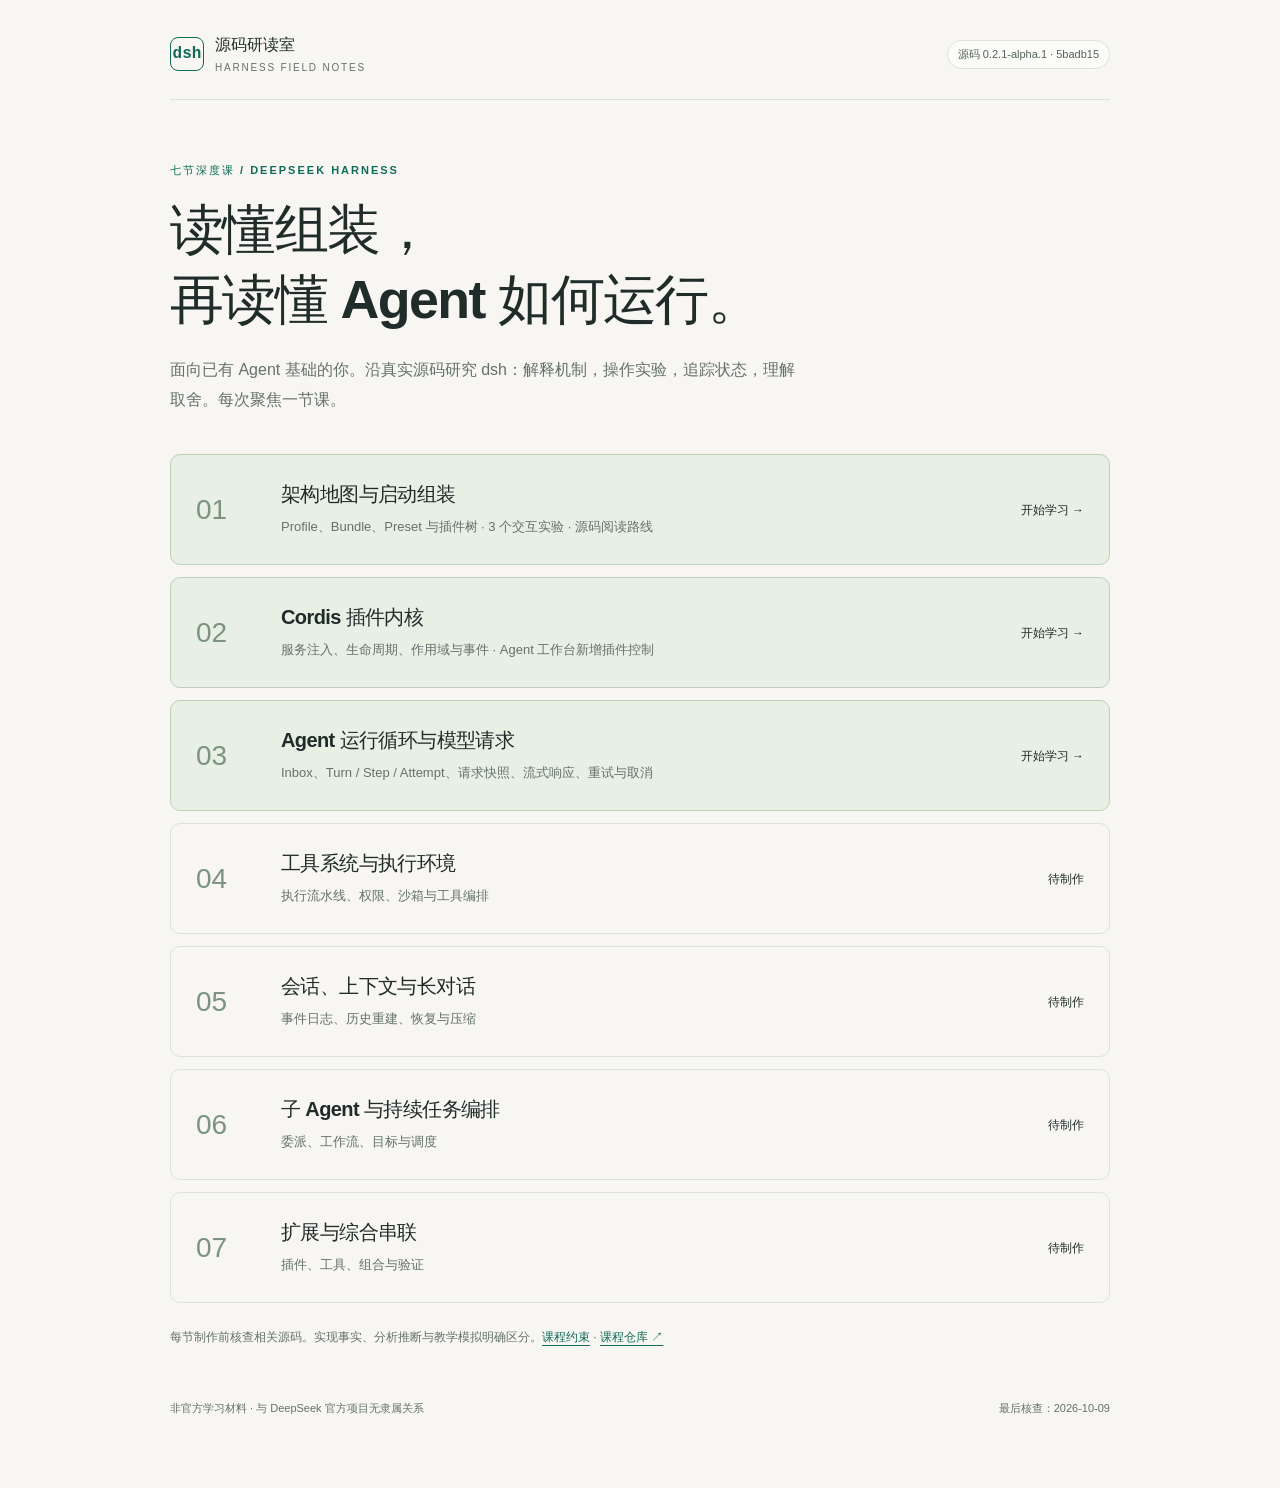
==== commit f34da48b: "Add Agent loop lesson with queued input and observable mock requests" ====
--- a/index.html
+++ b/index.html
@@ -1,9 +1,9 @@
 <!doctype html><html lang="zh-CN"><head><meta charset="utf-8"><meta name="viewport" content="width=device-width,initial-scale=1"><title>DSH 源码研读室 — 七节 DeepSeek Harness 深度课</title><meta name="description" content="面向已有 Agent 基础的学习者，从源码理解 DeepSeek Harness。每节课包含机制讲解、交互实验、源码定位与机制图解。"><link rel="stylesheet" href="assets/course.css"><link rel="icon" type="image/svg+xml" href="data:image/svg+xml,%3Csvg xmlns='http://www.w3.org/2000/svg' viewBox='0 0 64 64'%3E%3Crect width='64' height='64' rx='14' fill='%23126b58'/%3E%3Ctext x='9' y='42' font-family='monospace' font-size='28' fill='white'%3Edsh%3C/text%3E%3C/svg%3E"></head><body><main class="course-home"><header class="home-header"><a class="brand" href="./"><span class="brandmark">dsh</span><span>源码研读室<small>HARNESS FIELD NOTES</small></span></a><span class="pill">源码 0.2.1-alpha.1 · 5badb15</span></header><section class="home-hero"><div class="eyebrow">七节深度课 / DeepSeek Harness</div><h1>读懂组装，<br>再读懂 Agent 如何运行。</h1><p>面向已有 Agent 基础的你。沿真实源码研究 dsh：解释机制，操作实验，追踪状态，理解取舍。每次聚焦一节课。</p></section><div class="course-list">
 <a class="course-card live" href="lessons/01/"><span class="course-num">01</span><div><h2>架构地图与启动组装</h2><p>Profile、Bundle、Preset 与插件树 · 3 个交互实验 · 源码阅读路线</p></div><span class="status">开始学习 →</span></a>
 <a class="course-card live" href="lessons/02/"><span class="course-num">02</span><div><h2>Cordis 插件内核</h2><p>服务注入、生命周期、作用域与事件 · Agent 工作台新增插件控制</p></div><span class="status">开始学习 →</span></a>
-<div class="course-card"><span class="course-num">03</span><div><h2>Agent 运行循环与模型请求</h2><p>输入队列、Turn / Step、提示词与流式请求</p></div><span class="status">待制作</span></div>
+<a class="course-card live" href="lessons/03/"><span class="course-num">03</span><div><h2>Agent 运行循环与模型请求</h2><p>Inbox、Turn / Step / Attempt、请求快照、流式响应、重试与取消</p></div><span class="status">开始学习 →</span></a>
 <div class="course-card"><span class="course-num">04</span><div><h2>工具系统与执行环境</h2><p>执行流水线、权限、沙箱与工具编排</p></div><span class="status">待制作</span></div>
 <div class="course-card"><span class="course-num">05</span><div><h2>会话、上下文与长对话</h2><p>事件日志、历史重建、恢复与压缩</p></div><span class="status">待制作</span></div>
 <div class="course-card"><span class="course-num">06</span><div><h2>子 Agent 与持续任务编排</h2><p>委派、工作流、目标与调度</p></div><span class="status">待制作</span></div>
 <div class="course-card"><span class="course-num">07</span><div><h2>扩展与综合串联</h2><p>插件、工具、组合与验证</p></div><span class="status">待制作</span></div>
-</div><p class="home-note">每节制作前核查相关源码。实现事实、分析推断与教学模拟明确区分。<a href="AGENTS.md">课程约束</a> · <a href="https://github.com/Han2233/dsh-course" target="_blank" rel="noopener">课程仓库 ↗</a></p><footer class="footer"><span>非官方学习材料 · 与 DeepSeek 官方项目无隶属关系</span><span>最后核查：2026-10-08</span></footer></main></body></html>
+</div><p class="home-note">每节制作前核查相关源码。实现事实、分析推断与教学模拟明确区分。<a href="AGENTS.md">课程约束</a> · <a href="https://github.com/Han2233/dsh-course" target="_blank" rel="noopener">课程仓库 ↗</a></p><footer class="footer"><span>非官方学习材料 · 与 DeepSeek 官方项目无隶属关系</span><span>最后核查：2026-10-09</span></footer></main></body></html>
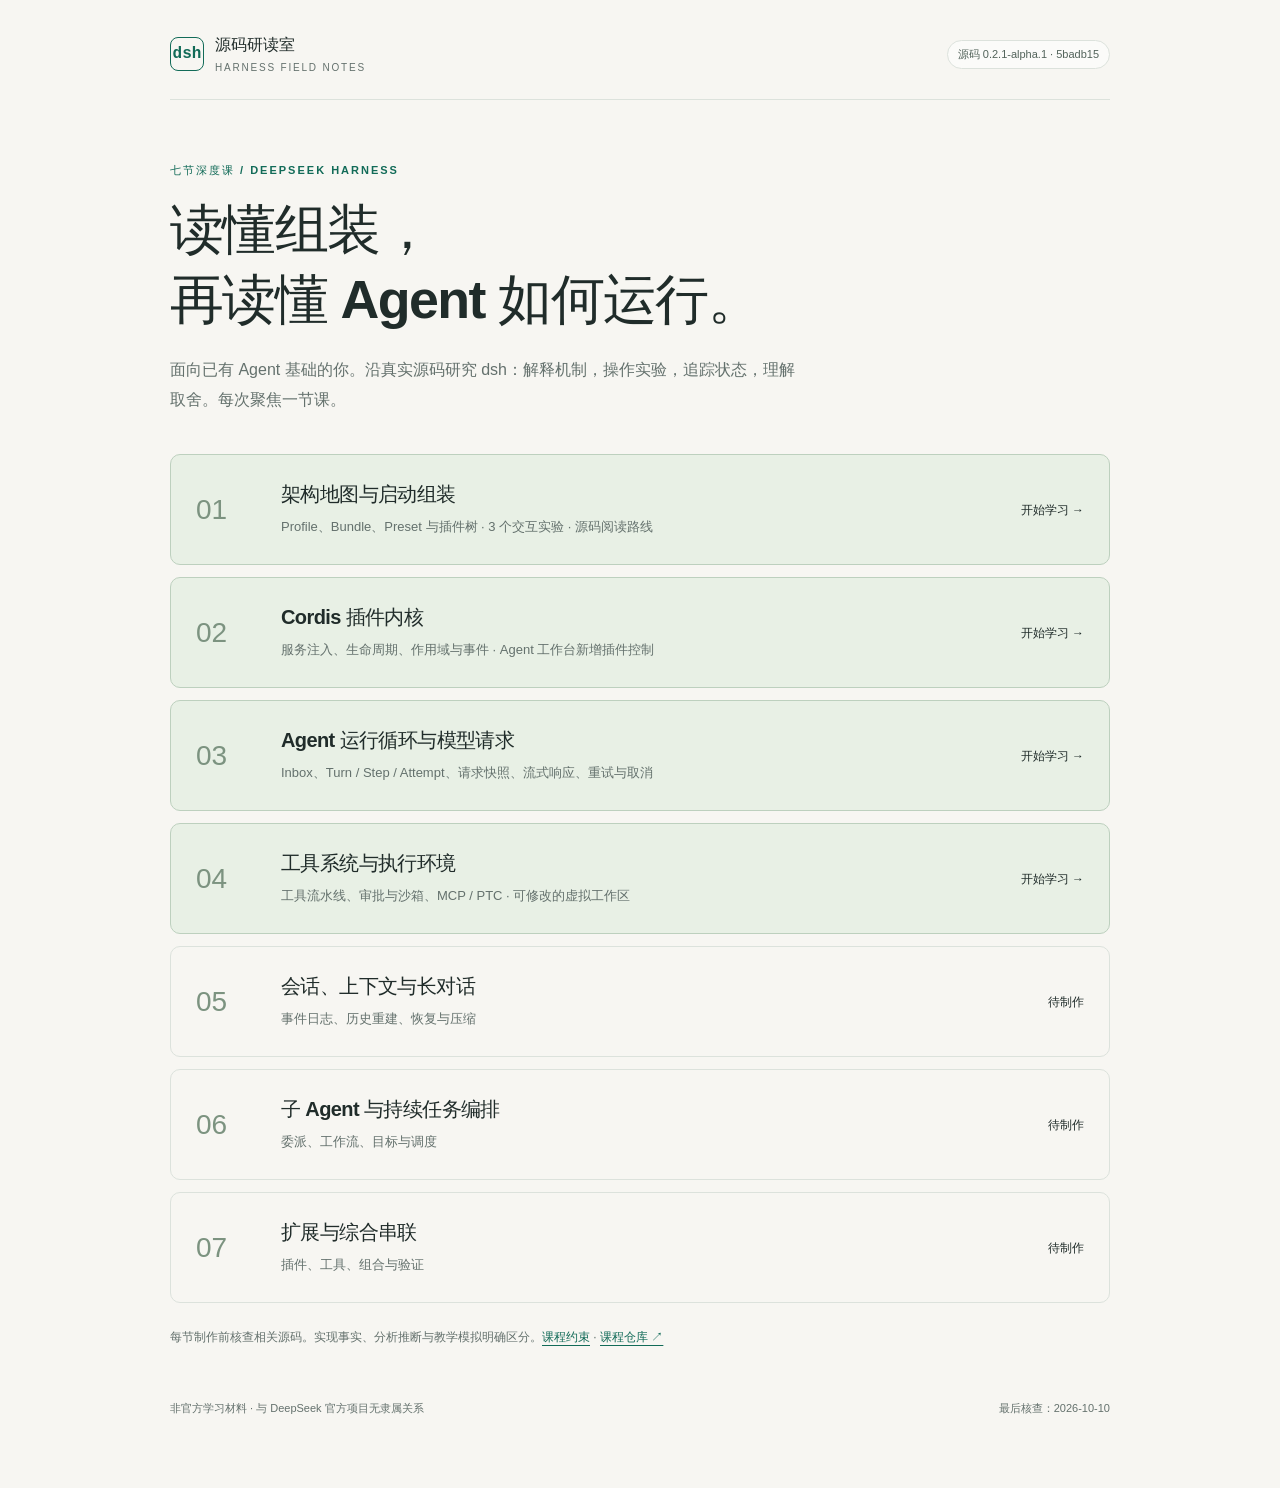
==== commit 374b1c8c: "Add tool execution lesson with virtual workspace and approval pipeline" ====
--- a/index.html
+++ b/index.html
@@ -2,8 +2,8 @@
 <a class="course-card live" href="lessons/01/"><span class="course-num">01</span><div><h2>架构地图与启动组装</h2><p>Profile、Bundle、Preset 与插件树 · 3 个交互实验 · 源码阅读路线</p></div><span class="status">开始学习 →</span></a>
 <a class="course-card live" href="lessons/02/"><span class="course-num">02</span><div><h2>Cordis 插件内核</h2><p>服务注入、生命周期、作用域与事件 · Agent 工作台新增插件控制</p></div><span class="status">开始学习 →</span></a>
 <a class="course-card live" href="lessons/03/"><span class="course-num">03</span><div><h2>Agent 运行循环与模型请求</h2><p>Inbox、Turn / Step / Attempt、请求快照、流式响应、重试与取消</p></div><span class="status">开始学习 →</span></a>
-<div class="course-card"><span class="course-num">04</span><div><h2>工具系统与执行环境</h2><p>执行流水线、权限、沙箱与工具编排</p></div><span class="status">待制作</span></div>
+<a class="course-card live" href="lessons/04/"><span class="course-num">04</span><div><h2>工具系统与执行环境</h2><p>工具流水线、审批与沙箱、MCP / PTC · 可修改的虚拟工作区</p></div><span class="status">开始学习 →</span></a>
 <div class="course-card"><span class="course-num">05</span><div><h2>会话、上下文与长对话</h2><p>事件日志、历史重建、恢复与压缩</p></div><span class="status">待制作</span></div>
 <div class="course-card"><span class="course-num">06</span><div><h2>子 Agent 与持续任务编排</h2><p>委派、工作流、目标与调度</p></div><span class="status">待制作</span></div>
 <div class="course-card"><span class="course-num">07</span><div><h2>扩展与综合串联</h2><p>插件、工具、组合与验证</p></div><span class="status">待制作</span></div>
-</div><p class="home-note">每节制作前核查相关源码。实现事实、分析推断与教学模拟明确区分。<a href="AGENTS.md">课程约束</a> · <a href="https://github.com/Han2233/dsh-course" target="_blank" rel="noopener">课程仓库 ↗</a></p><footer class="footer"><span>非官方学习材料 · 与 DeepSeek 官方项目无隶属关系</span><span>最后核查：2026-10-09</span></footer></main></body></html>
+</div><p class="home-note">每节制作前核查相关源码。实现事实、分析推断与教学模拟明确区分。<a href="AGENTS.md">课程约束</a> · <a href="https://github.com/Han2233/dsh-course" target="_blank" rel="noopener">课程仓库 ↗</a></p><footer class="footer"><span>非官方学习材料 · 与 DeepSeek 官方项目无隶属关系</span><span>最后核查：2026-10-10</span></footer></main></body></html>
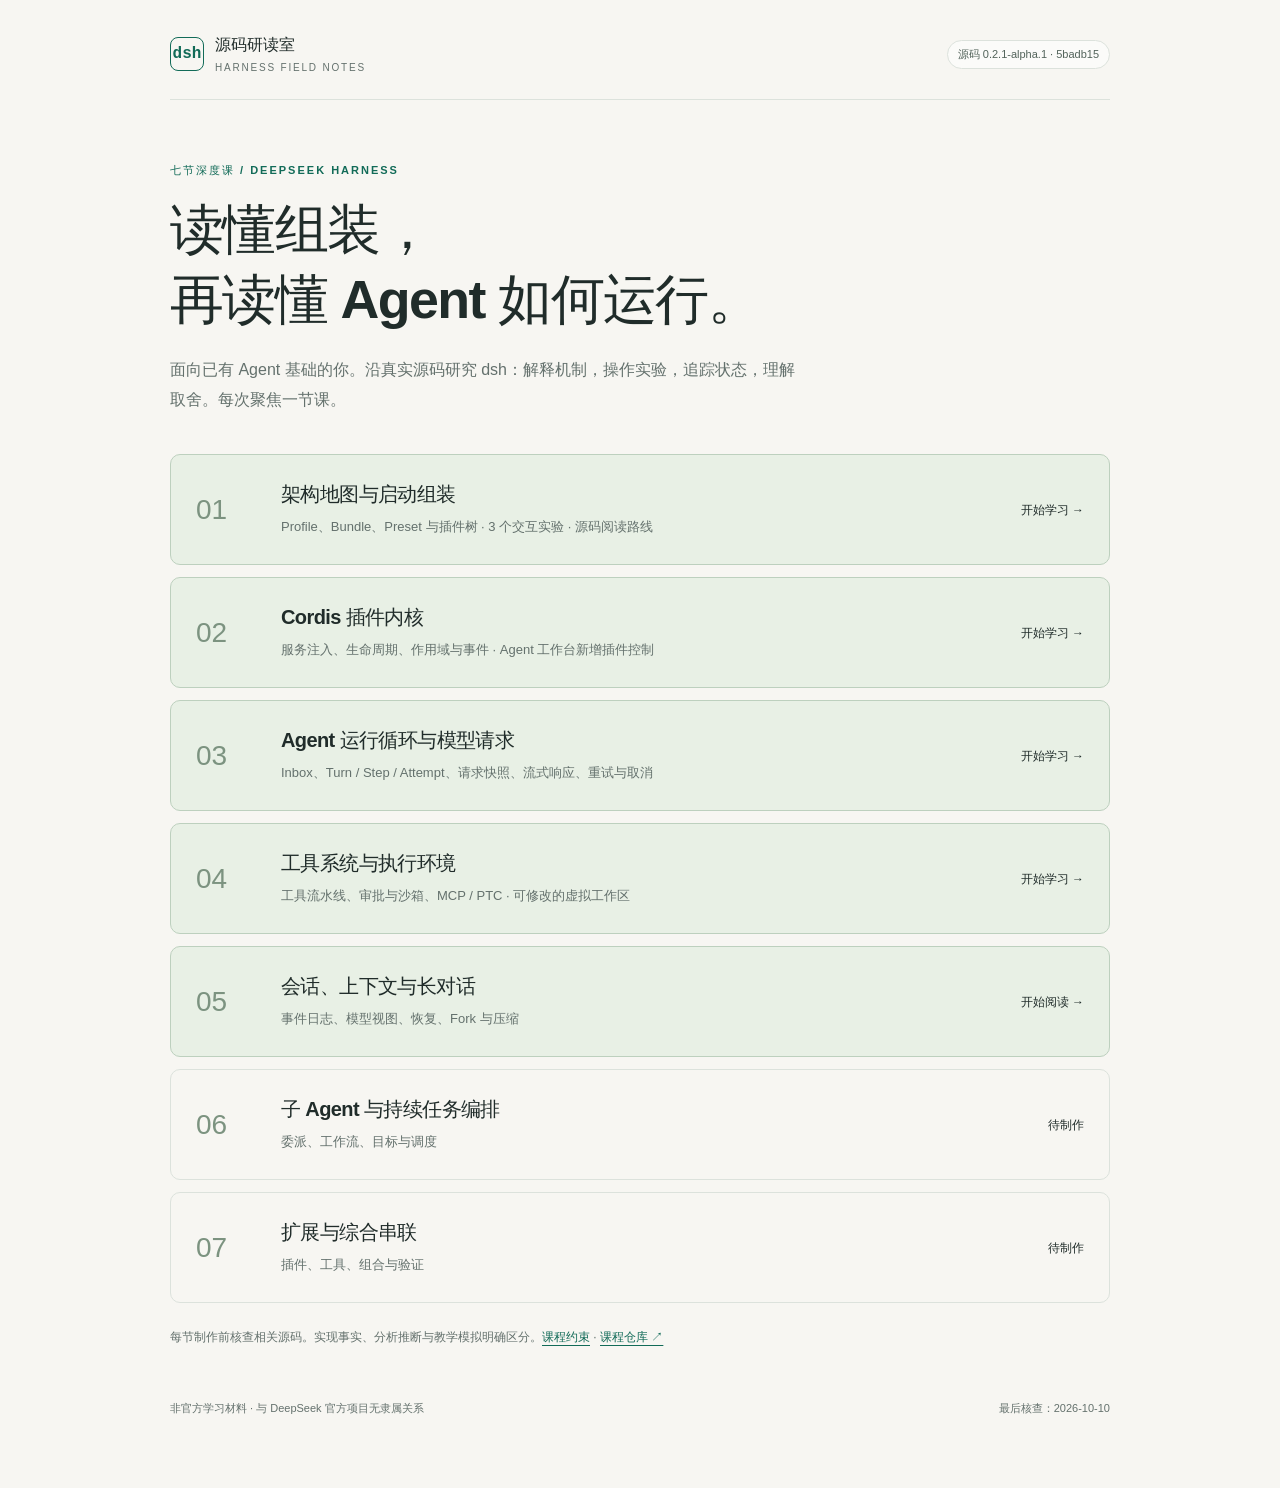
==== commit fb86a012: "Add lesson 5 on sessions context and compaction" ====
--- a/index.html
+++ b/index.html
@@ -3,7 +3,7 @@
 <a class="course-card live" href="lessons/02/"><span class="course-num">02</span><div><h2>Cordis 插件内核</h2><p>服务注入、生命周期、作用域与事件 · Agent 工作台新增插件控制</p></div><span class="status">开始学习 →</span></a>
 <a class="course-card live" href="lessons/03/"><span class="course-num">03</span><div><h2>Agent 运行循环与模型请求</h2><p>Inbox、Turn / Step / Attempt、请求快照、流式响应、重试与取消</p></div><span class="status">开始学习 →</span></a>
 <a class="course-card live" href="lessons/04/"><span class="course-num">04</span><div><h2>工具系统与执行环境</h2><p>工具流水线、审批与沙箱、MCP / PTC · 可修改的虚拟工作区</p></div><span class="status">开始学习 →</span></a>
-<div class="course-card"><span class="course-num">05</span><div><h2>会话、上下文与长对话</h2><p>事件日志、历史重建、恢复与压缩</p></div><span class="status">待制作</span></div>
+<a class="course-card live" href="lessons/05/"><span class="course-num">05</span><div><h2>会话、上下文与长对话</h2><p>事件日志、模型视图、恢复、Fork 与压缩</p></div><span class="status">开始阅读 →</span></a>
 <div class="course-card"><span class="course-num">06</span><div><h2>子 Agent 与持续任务编排</h2><p>委派、工作流、目标与调度</p></div><span class="status">待制作</span></div>
 <div class="course-card"><span class="course-num">07</span><div><h2>扩展与综合串联</h2><p>插件、工具、组合与验证</p></div><span class="status">待制作</span></div>
 </div><p class="home-note">每节制作前核查相关源码。实现事实、分析推断与教学模拟明确区分。<a href="AGENTS.md">课程约束</a> · <a href="https://github.com/Han2233/dsh-course" target="_blank" rel="noopener">课程仓库 ↗</a></p><footer class="footer"><span>非官方学习材料 · 与 DeepSeek 官方项目无隶属关系</span><span>最后核查：2026-10-10</span></footer></main></body></html>
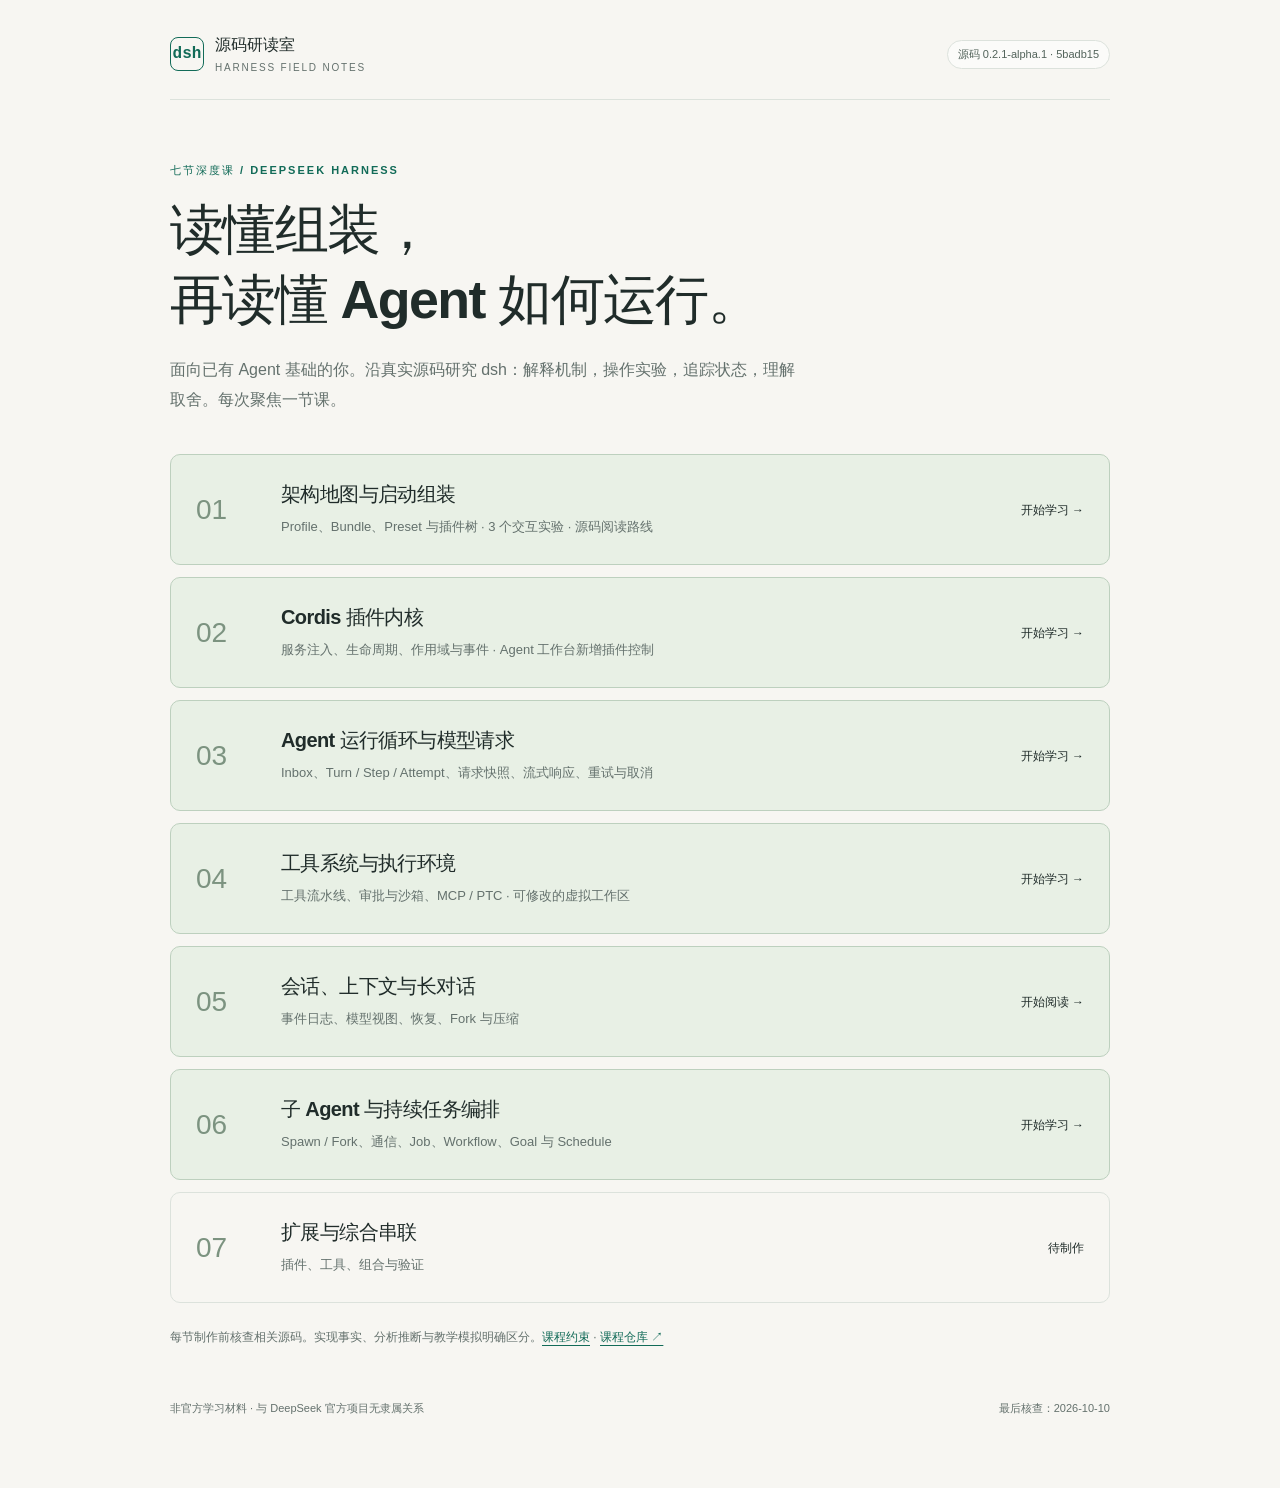
==== commit 3c2c451f: "Add lesson 6 on subagents and continuing task orchestration" ====
--- a/index.html
+++ b/index.html
@@ -4,6 +4,6 @@
 <a class="course-card live" href="lessons/03/"><span class="course-num">03</span><div><h2>Agent 运行循环与模型请求</h2><p>Inbox、Turn / Step / Attempt、请求快照、流式响应、重试与取消</p></div><span class="status">开始学习 →</span></a>
 <a class="course-card live" href="lessons/04/"><span class="course-num">04</span><div><h2>工具系统与执行环境</h2><p>工具流水线、审批与沙箱、MCP / PTC · 可修改的虚拟工作区</p></div><span class="status">开始学习 →</span></a>
 <a class="course-card live" href="lessons/05/"><span class="course-num">05</span><div><h2>会话、上下文与长对话</h2><p>事件日志、模型视图、恢复、Fork 与压缩</p></div><span class="status">开始阅读 →</span></a>
-<div class="course-card"><span class="course-num">06</span><div><h2>子 Agent 与持续任务编排</h2><p>委派、工作流、目标与调度</p></div><span class="status">待制作</span></div>
+<a class="course-card live" href="lessons/06/"><span class="course-num">06</span><div><h2>子 Agent 与持续任务编排</h2><p>Spawn / Fork、通信、Job、Workflow、Goal 与 Schedule</p></div><span class="status">开始学习 →</span></a>
 <div class="course-card"><span class="course-num">07</span><div><h2>扩展与综合串联</h2><p>插件、工具、组合与验证</p></div><span class="status">待制作</span></div>
 </div><p class="home-note">每节制作前核查相关源码。实现事实、分析推断与教学模拟明确区分。<a href="AGENTS.md">课程约束</a> · <a href="https://github.com/Han2233/dsh-course" target="_blank" rel="noopener">课程仓库 ↗</a></p><footer class="footer"><span>非官方学习材料 · 与 DeepSeek 官方项目无隶属关系</span><span>最后核查：2026-10-10</span></footer></main></body></html>
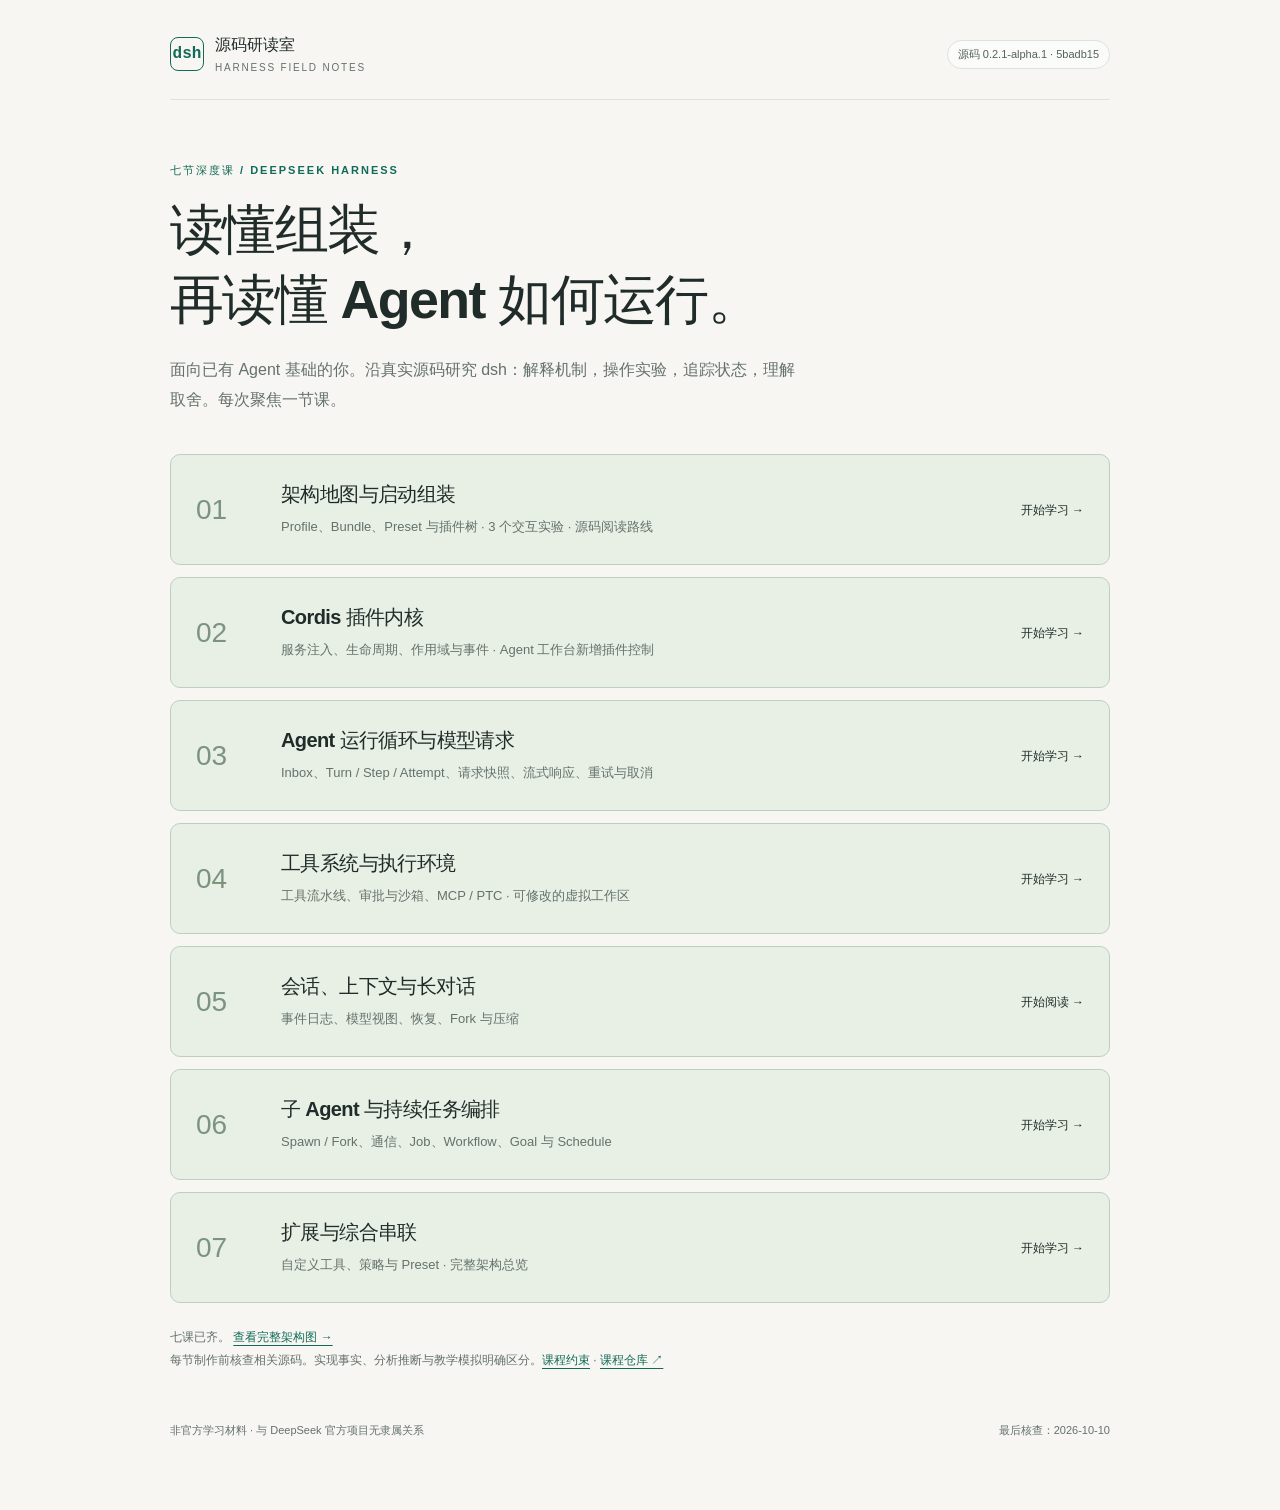
==== commit aa69bcf5: "Complete lesson 7 with extension workbench and full architecture map" ====
--- a/index.html
+++ b/index.html
@@ -5,5 +5,5 @@
 <a class="course-card live" href="lessons/04/"><span class="course-num">04</span><div><h2>工具系统与执行环境</h2><p>工具流水线、审批与沙箱、MCP / PTC · 可修改的虚拟工作区</p></div><span class="status">开始学习 →</span></a>
 <a class="course-card live" href="lessons/05/"><span class="course-num">05</span><div><h2>会话、上下文与长对话</h2><p>事件日志、模型视图、恢复、Fork 与压缩</p></div><span class="status">开始阅读 →</span></a>
 <a class="course-card live" href="lessons/06/"><span class="course-num">06</span><div><h2>子 Agent 与持续任务编排</h2><p>Spawn / Fork、通信、Job、Workflow、Goal 与 Schedule</p></div><span class="status">开始学习 →</span></a>
-<div class="course-card"><span class="course-num">07</span><div><h2>扩展与综合串联</h2><p>插件、工具、组合与验证</p></div><span class="status">待制作</span></div>
-</div><p class="home-note">每节制作前核查相关源码。实现事实、分析推断与教学模拟明确区分。<a href="AGENTS.md">课程约束</a> · <a href="https://github.com/Han2233/dsh-course" target="_blank" rel="noopener">课程仓库 ↗</a></p><footer class="footer"><span>非官方学习材料 · 与 DeepSeek 官方项目无隶属关系</span><span>最后核查：2026-10-10</span></footer></main></body></html>
+<a class="course-card live" href="lessons/07/"><span class="course-num">07</span><div><h2>扩展与综合串联</h2><p>自定义工具、策略与 Preset · 完整架构总览</p></div><span class="status">开始学习 →</span></a>
+</div><p class="home-note"><strong>七课已齐。</strong> <a href="lessons/07/#architecture">查看完整架构图 →</a><br>每节制作前核查相关源码。实现事实、分析推断与教学模拟明确区分。<a href="AGENTS.md">课程约束</a> · <a href="https://github.com/Han2233/dsh-course" target="_blank" rel="noopener">课程仓库 ↗</a></p><footer class="footer"><span>非官方学习材料 · 与 DeepSeek 官方项目无隶属关系</span><span>最后核查：2026-10-10</span></footer></main></body></html>
